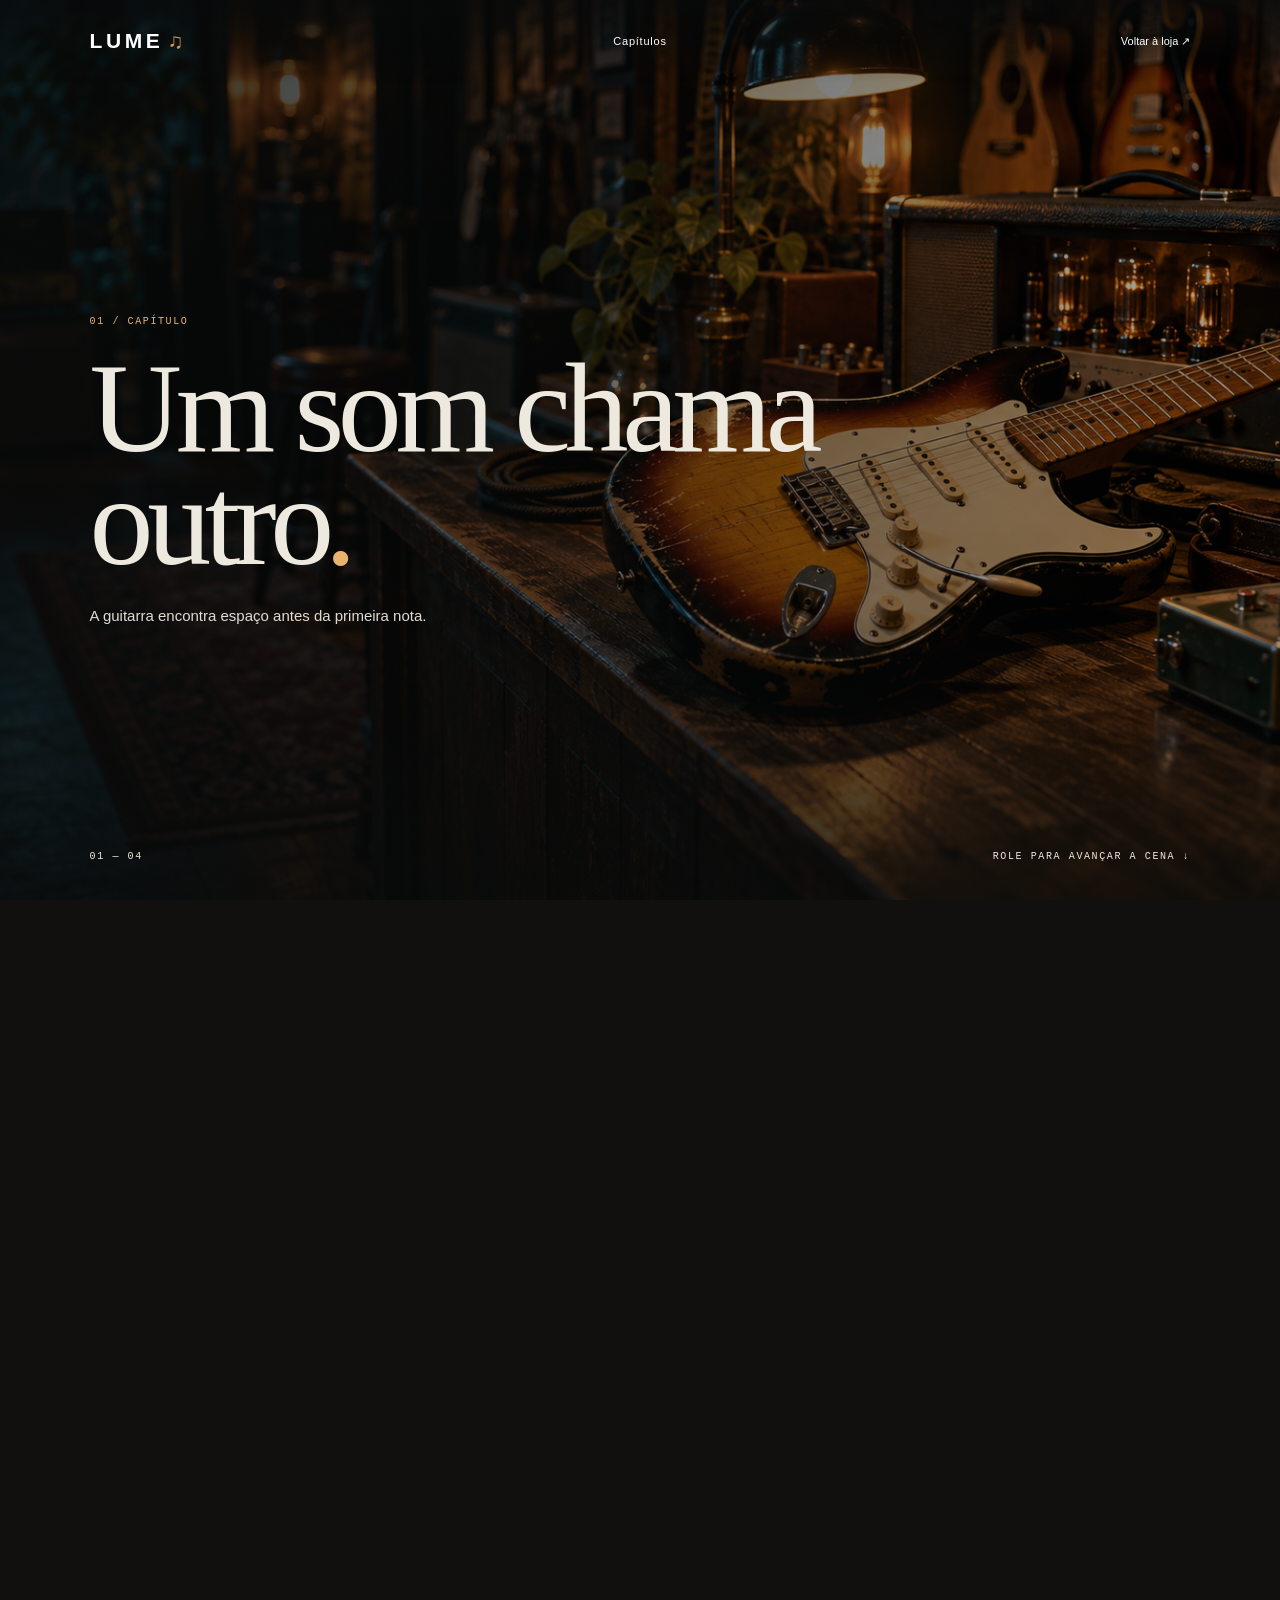
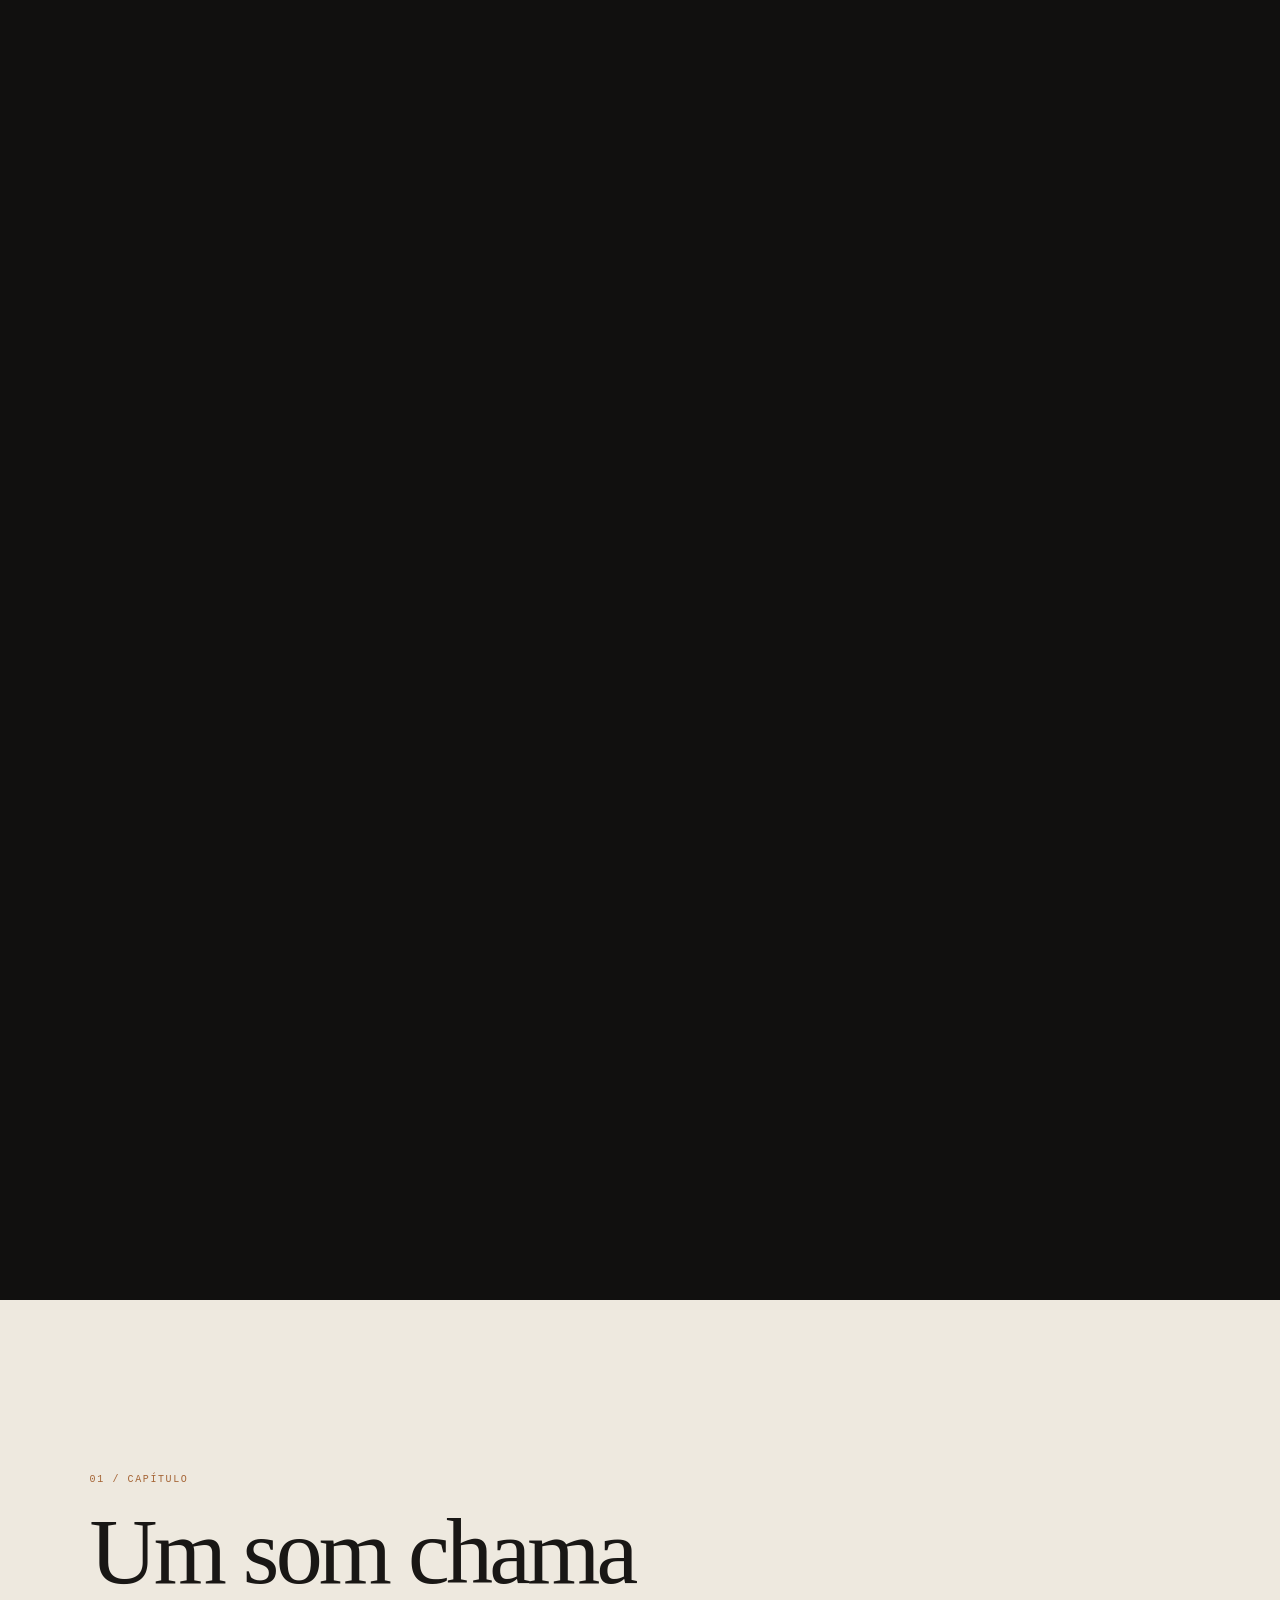
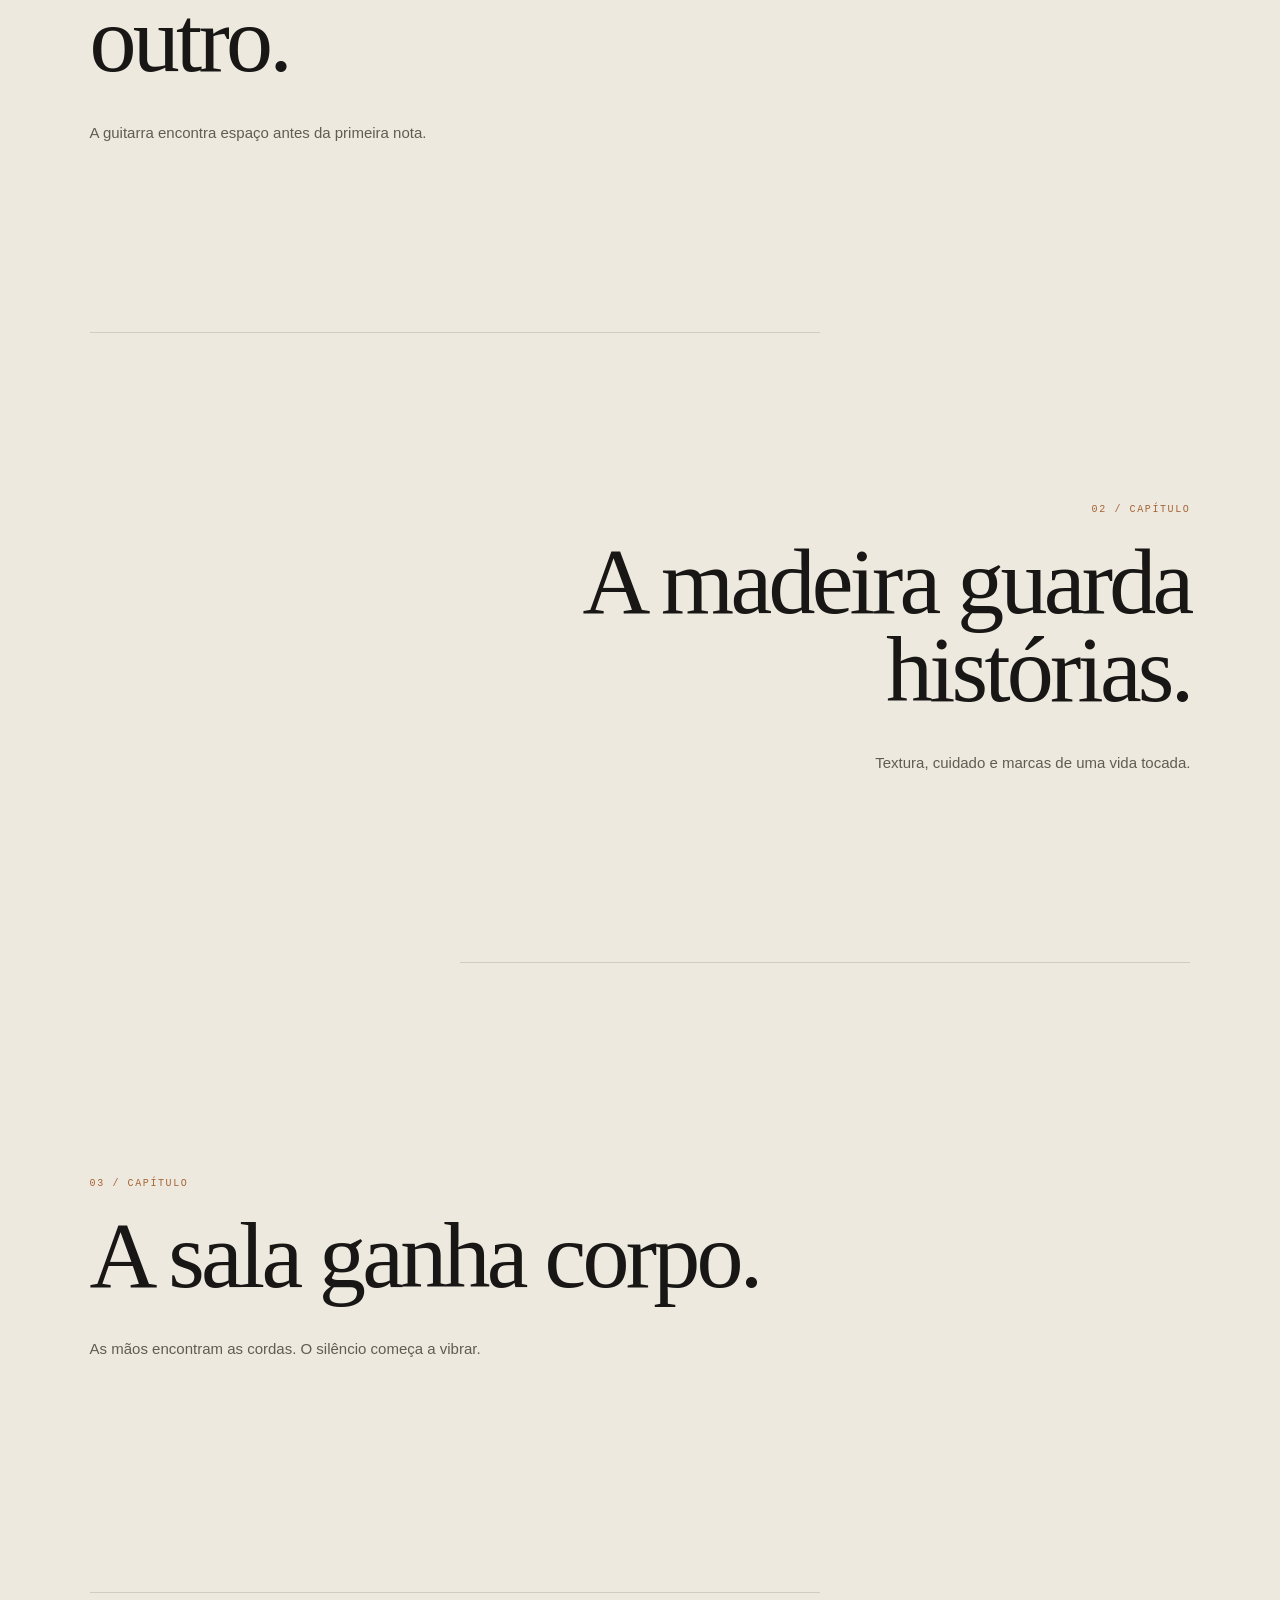
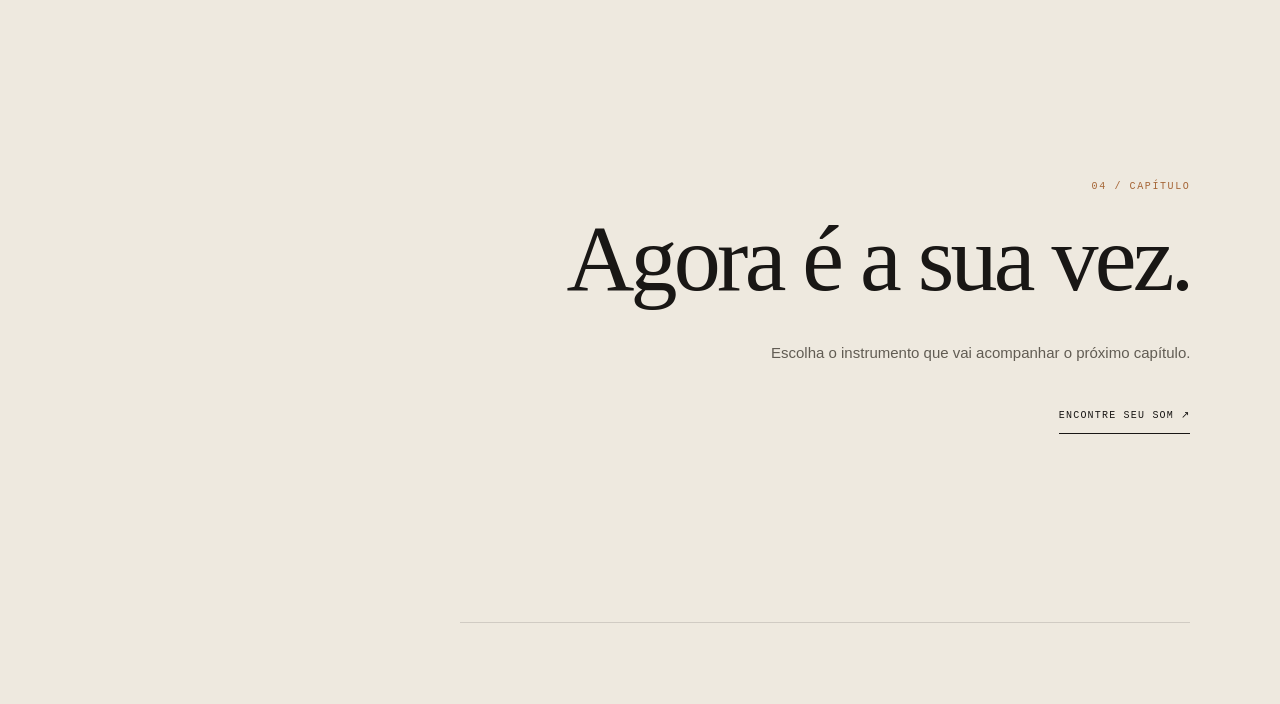
==== scroll.html @ 41ac53ac "Add lume-music video scroll prototype" ====
<!doctype html>
<html lang="pt-BR">
<head>
  <meta charset="utf-8" />
  <meta name="viewport" content="width=device-width, initial-scale=1" />
  <meta name="theme-color" content="#11100f" />
  <meta name="description" content="Lume — a história de um instrumento, do primeiro olhar ao primeiro acorde." />
  <title>Lume — a música avança com você</title>
  <link rel="stylesheet" href="styles.css" />
  <style>
    html{scroll-behavior:auto}
    body{background:#11100f;color:#eee9df}
    .topbar{position:fixed;z-index:10;background:linear-gradient(#080a0ac9,transparent);border:0}
    .journey{height:500vh;position:relative}
    .sticky{height:100svh;min-height:520px;position:sticky;top:0;overflow:hidden;background:#121210 url("hero-still.png") center/cover no-repeat}
    .visual,.visual video,.visual:after{position:absolute;inset:0}
    .visual video{width:100%;height:100%;object-fit:cover;filter:brightness(.72)}
    .visual:after{content:"";background:linear-gradient(90deg,#090b0bc9 0%,#090b0b68 49%,#090b0b10 100%),linear-gradient(0deg,#090b0bb0,transparent 32%)}
    .hud{position:absolute;z-index:2;inset:0;padding:15vh var(--gutter) 10vh;display:flex;flex-direction:column;justify-content:center;pointer-events:none}
    .hud small,.counter,.cue{font:10px "DM Mono",monospace;letter-spacing:.16em;text-transform:uppercase;color:#eee9df}
    .hud small{color:#e9b36e}
    .hud h1{font:500 clamp(64px,10vw,142px)/.88 "Playfair Display",serif;letter-spacing:-.05em;max-width:950px;margin:25px 0}
    .hud h1 em{color:#e9b36e;font-weight:500}
    .hud p{font:15px/1.75 "DM Sans",sans-serif;color:#e0dcd5;max-width:390px;margin:0}
    .counter,.cue{position:absolute;bottom:38px}
    .counter{left:var(--gutter)}.cue{right:var(--gutter)}
    .progress{position:absolute;z-index:4;top:0;left:0;width:100%;height:3px;background:#d8944b;transform:scaleX(0);transform-origin:left}
    .chapters{position:relative;z-index:3;background:#eee9df;color:#191715;padding:3px var(--gutter) 9vh}
    .chapters article{min-height:70vh;padding:12vh 0;display:flex;flex-direction:column;justify-content:center;max-width:730px;border-bottom:1px solid #19171524}
    .chapters article:nth-child(even){margin-left:auto;text-align:right;align-items:flex-end}
    .chapters small{font:10px "DM Mono",monospace;letter-spacing:.16em;color:#a56536}
    .chapters h2{font:500 clamp(47px,7.4vw,94px)/.94 "Playfair Display",serif;letter-spacing:-.04em;margin:22px 0}
    .chapters p{font:15px/1.75 "DM Sans",sans-serif;max-width:430px;color:#615c53}
    .chapters a{margin-top:16px;color:#191715;font:10px "DM Mono",monospace;letter-spacing:.12em;text-transform:uppercase;border-bottom:1px solid #191715;padding:12px 0}
    .topbar nav a:focus-visible,.topbar a:focus-visible,.chapters a:focus-visible{outline:2px solid #e9b36e;outline-offset:5px}
    @media(max-width:650px){.journey{height:420vh}.hud{padding:16vh 24px 9vh}.hud h1{font-size:clamp(59px,14vw,78px)}.hud p{max-width:310px;font-size:14px}.counter,.cue{bottom:25px;font-size:8px}.chapters article{min-height:60vh}.chapters article:nth-child(even){text-align:left;align-items:flex-start}}
    @media(prefers-reduced-motion:reduce){.journey{height:100svh}.sticky{height:100svh;position:relative}.visual video{display:none}.progress{display:none}.cue{display:none}.chapters article{min-height:55vh}}
  </style>
</head>
<body>
  <header class="topbar">
    <a class="brand" href="index.html">LUME<span>♫</span></a>
    <nav><a href="#chapters">Capítulos</a></nav>
    <a class="bag" href="index.html">Voltar à loja ↗</a>
  </header>
  <main>
    <section class="journey" id="journey" aria-label="Vídeo narrativo da Lume controlado pelo scroll">
      <div class="sticky">
        <div class="progress" id="progress"></div>
        <div class="visual" aria-hidden="true">
          <video id="storyVideo" muted playsinline preload="auto" poster="hero-still.png">
            <source src="media/lume-story.mp4" type="video/mp4" />
          </video>
        </div>
        <div class="hud">
          <small id="kicker">01 / ABERTURA</small>
          <h1 id="title">Um som chama<br /><em>outro.</em></h1>
          <p id="copy">A guitarra encontra espaço antes da primeira nota.</p>
          <div class="counter" id="counter">01 — 04</div>
          <div class="cue">Role para avançar a cena ↓</div>
        </div>
      </div>
    </section>
    <section class="chapters" id="chapters" aria-label="Capítulos da história"></section>
  </main>
  <script>
    const scenes=[
      {n:"01",title:"Um som chama outro.",copy:"A guitarra encontra espaço antes da primeira nota."},
      {n:"02",title:"A madeira guarda histórias.",copy:"Textura, cuidado e marcas de uma vida tocada."},
      {n:"03",title:"A sala ganha corpo.",copy:"As mãos encontram as cordas. O silêncio começa a vibrar."},
      {n:"04",title:"Agora é a sua vez.",copy:"Escolha o instrumento que vai acompanhar o próximo capítulo."}
    ];
    const journey=document.querySelector("#journey"),video=document.querySelector("#storyVideo"),chapters=document.querySelector("#chapters"),reduceMotion=matchMedia("(prefers-reduced-motion: reduce)").matches;
    scenes.forEach((scene,i)=>{const article=document.createElement("article");article.innerHTML="<small>"+scene.n+" / CAPÍTULO</small><h2>"+scene.title+"</h2><p>"+scene.copy+"</p>"+(i===3?'<a href="index.html#instrumentos">ENCONTRE SEU SOM ↗</a>':"");chapters.append(article)});
    let raf=0,lastProgress=0,seekPending=false;
    function update(){raf=0;const rect=journey.getBoundingClientRect(),range=Math.max(journey.offsetHeight-innerHeight,1),progress=Math.min(1,Math.max(0,-rect.top/range)),index=Math.min(scenes.length-1,Math.floor(progress*scenes.length));lastProgress=progress;document.querySelector("#kicker").textContent=scenes[index].n+" / CAPÍTULO";document.querySelector("#title").innerHTML=scenes[index].title.replace(/\.(?=\s|$)/,"<em>.</em>");document.querySelector("#copy").textContent=scenes[index].copy;document.querySelector("#counter").textContent=scenes[index].n+" — 04";document.querySelector("#progress").style.transform="scaleX("+progress+")";if(!reduceMotion&&Number.isFinite(video.duration)&&video.duration>0){const target=Math.min(video.duration-.04,progress*video.duration);if(Math.abs(video.currentTime-target)>.18&&!seekPending){seekPending=true;video.currentTime=target}}}
    function queueUpdate(){if(!raf)raf=requestAnimationFrame(update)}
    addEventListener("scroll",queueUpdate,{passive:true});addEventListener("resize",queueUpdate);video.addEventListener("seeked",()=>{seekPending=false});video.addEventListener("loadedmetadata",()=>{if(!reduceMotion)video.currentTime=lastProgress*video.duration});update();
  </script>
</body>
</html>
---- styles.css ----
:root{--ink:#191715;--cream:#eee9df;--paper:#f5f1e9;--muted:#a49a8c;--amber:#d8944b;--teal:#2a5356;--gutter:clamp(22px,7vw,108px)}*{box-sizing:border-box}html{scroll-behavior:smooth}body{margin:0;background:var(--paper);color:var(--ink);font-family:'DM Sans',sans-serif}a{color:inherit;text-decoration:none}.topbar{height:82px;padding:0 var(--gutter);display:grid;grid-template-columns:1fr 1fr 1fr;align-items:center;position:absolute;z-index:10;top:0;left:0;right:0;color:#fff;border-bottom:1px solid #ffffff32}.brand{font-size:21px;letter-spacing:.17em;font-weight:600}.brand span{color:var(--amber);margin-left:4px}.topbar nav{display:flex;gap:34px;justify-content:center;font-size:11px;letter-spacing:.07em}.bag{justify-self:end;background:none;border:0;color:#fff;font:inherit;font-size:11px}.bag b{display:inline-grid;place-items:center;border:1px solid #ffffff66;border-radius:50%;width:22px;height:22px;margin-left:8px;font-size:10px}.hero{height:100svh;min-height:680px;position:relative;overflow:hidden;background:#151514;color:#fff}.hero-media,.media-scene,.media-shade,.media-grain{position:absolute;inset:0}.media-scene{background-position:center;background-size:cover;transform:scale(1.035)}.scene-one{background-image:url("hero-still.png")}.media-shade{background:linear-gradient(90deg,#080a0ac9 0%,#0a0a0a88 40%,#0a0a0a18 85%),linear-gradient(0deg,#090b0bb0,transparent 30%)}.media-grain{opacity:.1;background-image:url("data:image/svg+xml,%3Csvg viewBox='0 0 180 180' xmlns='http://www.w3.org/2000/svg'%3E%3Cfilter id='n'%3E%3CfeTurbulence type='fractalNoise' baseFrequency='.92' numOctaves='3' stitchTiles='stitch'/%3E%3C/filter%3E%3Crect width='100%25' height='100%25' filter='url(%23n)' opacity='.26'/%3E%3C/svg%3E");mix-blend-mode:soft-light;pointer-events:none}.hero-inner{position:relative;z-index:2;padding:clamp(150px,22vh,220px) var(--gutter) 0;max-width:1100px}.eyebrow,.section-no,.chip,.product-meta>div>p,.hero-bottom,.visual-tag,.story-count,footer>span:last-child{font:10px 'DM Mono',monospace;letter-spacing:.13em;text-transform:uppercase}.eyebrow{color:#e5d4bf}.eyebrow i{display:inline-block;width:22px;height:1px;background:var(--amber);vertical-align:middle;margin-right:9px}.hero h1,.catalog h2,.story h2,.newsletter h2{font-family:'Playfair Display',serif;font-size:clamp(64px,9vw,132px);font-weight:500;line-height:.89;letter-spacing:-.04em;margin:38px 0 24px}.hero h1 em,.catalog h2 em,.story h2 em,.newsletter h2 em,blockquote em{color:#e9b36e;font-weight:500}.hero-intro{max-width:380px;color:#e0dcd5;font-size:15px;line-height:1.75;margin:0 0 30px}.button{display:inline-flex;align-items:center;gap:52px;padding:15px 19px;text-transform:uppercase;letter-spacing:.1em;font-size:10px;min-height:48px}.button-light{background:var(--cream);color:#171613}.button-light span,.button-outline span,.button-dark span{font-size:16px}.hero-bottom{position:absolute;top:calc(100svh - 55px);left:var(--gutter);right:var(--gutter);display:flex;justify-content:space-between;color:#d2ccc2;font-size:9px}.visual-tag{position:absolute;right:var(--gutter);top:125px;z-index:2;color:#fff8;font-size:9px}.paper{background:var(--paper)}.manifesto{padding:150px var(--gutter);display:grid;grid-template-columns:1fr 2.1fr .7fr;gap:4vw;align-items:start}.section-no{padding-top:12px;color:#827a70}.manifesto h2{font:500 clamp(43px,6.5vw,92px)/.98 'Playfair Display',serif;letter-spacing:-.04em;margin:0}.manifesto h2 em{color:#bb7940;font-weight:500}.manifesto div:nth-child(2)>p{max-width:400px;font-size:14px;line-height:1.8;color:#635e57;margin-top:30px}.text-link{align-self:end;justify-self:end;border-bottom:1px solid #6b6257;padding:10px 0;font-size:10px;text-transform:uppercase;letter-spacing:.1em;white-space:nowrap}.text-link span{margin-left:12px}.catalog{padding:120px var(--gutter) 145px}.catalog-head{display:flex;align-items:end;justify-content:space-between;margin-bottom:58px}.eyebrow.dark{color:#887865}.catalog h2{font-size:clamp(54px,7vw,98px);margin:18px 0 0}.catalog h2 em{color:#ba7c44}.catalog-head>.text-link{margin-bottom:10px}.product-grid{display:grid;grid-template-columns:repeat(3,1fr);gap:19px}.product-img{position:relative;aspect-ratio:4/4.6;overflow:hidden;background:#252320}.product-img:after{content:'';position:absolute;inset:45% 0 0;background:linear-gradient(transparent,#0008);pointer-events:none}.product-img img{width:100%;height:100%;object-fit:cover;transition:transform .8s}.product:hover img{transform:scale(1.045)}.product-guitar img{object-position:63% center}.product-stage img{object-position:50% center}.product-studio img{object-position:center}.chip{position:absolute;top:17px;left:17px;z-index:1;color:#fff;font-size:8px}.add{position:absolute;z-index:2;right:15px;bottom:14px;border:1px solid #ffffffbb;color:white;background:#1117;border-radius:50%;width:36px;height:36px;font-size:19px}.product-meta{display:flex;justify-content:space-between;align-items:end;padding:17px 1px 0}.product-meta>div>p{font-size:8px;color:#81786c;margin:0 0 7px}.product-meta h3{font:500 24px 'Playfair Display',serif;margin:0}.product-meta>span{font-size:11px}.story{min-height:690px;height:86vh;max-height:900px;position:relative;background:#101110;color:#fff;overflow:hidden}.story-image{position:absolute;inset:0;background-image:linear-gradient(90deg,#111b 0%,#1117 50%,#1112 100%),url('studio-still.png');background-position:center;background-size:cover}.story-copy{position:absolute;left:var(--gutter);top:50%;transform:translateY(-50%);max-width:650px}.story h2{font-size:clamp(68px,9vw,124px);margin:30px 0}.story-copy>p:not(.eyebrow){max-width:370px;color:#ddd8cf;font-size:14px;line-height:1.8;margin:0 0 30px}.button-outline{border:1px solid #ffffff9c}.story-count{position:absolute;left:var(--gutter);bottom:35px;color:#fffd;font-size:9px}.quote{text-align:center;padding:150px 20px}.quote blockquote{font:500 clamp(44px,7vw,92px)/1.07 'Playfair Display',serif;letter-spacing:-.04em;max-width:950px;margin:40px auto 45px}.quote blockquote em{color:#ba7c44}.button-dark{background:#1a1917;color:#fff}.newsletter{background:#171816;color:#fff;padding:115px var(--gutter);display:grid;grid-template-columns:1.2fr 1fr;gap:10vw;align-items:center}.newsletter h2{font-size:clamp(60px,8vw,110px);margin:24px 0}.newsletter h2 em{color:#e2a25d}.newsletter>div>p:last-child{color:#c9c4bb;font-size:13px}.newsletter form{padding-top:35px}.newsletter label,.newsletter small{display:block;font:10px 'DM Mono',monospace;letter-spacing:.07em;color:#d5cbbd}.email-row{display:flex;border-bottom:1px solid #bdb7ab;margin:15px 0}.email-row input{width:100%;background:none;border:0;padding:15px 0;color:white;font:14px 'DM Sans',sans-serif;outline:none}.email-row button{background:none;border:0;color:#e8a25b;font-size:24px}.newsletter small{font-size:8px;color:#918d84}footer{background:#10110f;color:#fff;padding:30px var(--gutter);display:flex;justify-content:space-between;align-items:center}footer>span:nth-child(2){font:italic 15px 'Playfair Display',serif;color:#b9b1a5}footer>span:last-child{font-size:8px;color:#958e82}@media(max-width:800px){.topbar{height:68px;grid-template-columns:1fr auto}.topbar nav{display:none}.hero{min-height:660px}.hero-inner{padding-top:185px}.hero h1{font-size:clamp(60px,12vw,94px)}.manifesto{grid-template-columns:1fr;gap:28px;padding:100px var(--gutter)}.manifesto div:nth-child(2)>p{margin-bottom:0}.manifesto .text-link{justify-self:start}.catalog{padding:90px var(--gutter)}.product-grid{grid-template-columns:1fr 1fr;gap:25px 12px}.product:last-child{grid-column:1/-1;width:calc(50% - 6px)}.product-meta h3{font-size:20px}.catalog-head{align-items:start;gap:25px}.catalog-head>.text-link{font-size:9px;margin-top:20px}.story{height:80vh;min-height:620px}.story-image{position:absolute;inset:0;background-image:linear-gradient(90deg,#111b 0%,#1117 50%,#1112 100%),url('studio-still.png');background-position:center;background-size:cover}.newsletter{grid-template-columns:1fr;gap:10px;padding:90px var(--gutter)}.newsletter form{padding-top:0}footer{gap:15px;flex-wrap:wrap}footer>span:nth-child(2){display:none}}@media(max-width:500px){:root{--gutter:22px}.hero-inner{padding-top:174px}.hero h1{font-size:59px}.hero-intro{max-width:310px;font-size:13px}.visual-tag{top:98px}.hero-bottom{font-size:7px;letter-spacing:.06em}.manifesto h2{font-size:49px}.catalog-head{display:block}.catalog-head>.text-link{display:inline-block;margin-top:25px}.product-grid{grid-template-columns:1fr}.product:last-child{grid-column:auto;width:100%}.product-img{aspect-ratio:4/4.5}.story-copy{right:var(--gutter)}.story h2{font-size:66px}.quote{padding:110px 22px}.quote blockquote{font-size:45px}.newsletter h2{font-size:68px}footer{font-size:11px}}@media(prefers-reduced-motion:reduce){html{scroll-behavior:auto}*,*::before,*::after{animation-duration:.01ms!important;animation-iteration-count:1!important;scroll-behavior:auto!important;transition-duration:.01ms!important}}
.sticky-backdrop{position:fixed;inset:0;z-index:-1;background:#151613 url("hero-still.png") center/cover no-repeat;filter:brightness(.32);pointer-events:none}.sticky-backdrop:after{content:"";position:absolute;inset:0;background:#10110f80}.fixed-copy{position:relative;background:#11110fcc!important;color:#f0ebe2!important}.fixed-copy>*{position:relative;z-index:1}.fixed-copy h2,.fixed-copy p,.fixed-copy a,.fixed-copy .section-no,.fixed-copy .eyebrow{color:#f0ebe2}.fixed-copy h2 em{color:#e9b36e}.story.fixed-copy .story-image{position:absolute;inset:0;background-image:linear-gradient(90deg,#111b 0%,#1117 50%,#1112 100%),url('studio-still.png');background-position:center;background-size:cover}.newsletter.fixed-copy{display:grid}.sticky-backdrop[data-chapter="02"]{filter:brightness(.25) hue-rotate(-14deg)}.sticky-backdrop[data-chapter="03"]{filter:brightness(.29) sepia(.18)}.sticky-backdrop[data-chapter="04"]{filter:brightness(.22)}
.sticky-backdrop{z-index:0!important;overflow:hidden;background:#111 url("hero-still.png") center/cover no-repeat;filter:none!important}.sticky-backdrop .site-background-video{position:absolute;inset:0;width:100%;height:100%;object-fit:cover;filter:brightness(.44)}.sticky-backdrop:after{background:linear-gradient(90deg,#080a0ac9 0%,#0a0a0a88 40%,#0a0a0a18 85%),linear-gradient(0deg,#090b0bb0,transparent 30%)!important;pointer-events:none}main{position:relative;z-index:1}.hero{background:transparent!important}.hero-media{display:none}footer{position:relative;z-index:1}
.video-mode-link{display:inline-flex;align-items:center;gap:12px;margin:15px 0 0 20px;padding:9px 0;border-bottom:1px solid #ffffff9c;color:#fff!important;font:10px 'DM Mono',monospace;letter-spacing:.1em;text-transform:uppercase;vertical-align:middle}.video-mode-link span{color:var(--amber);font-size:15px}@media(max-width:500px){.video-mode-link{margin:15px 0 0}}
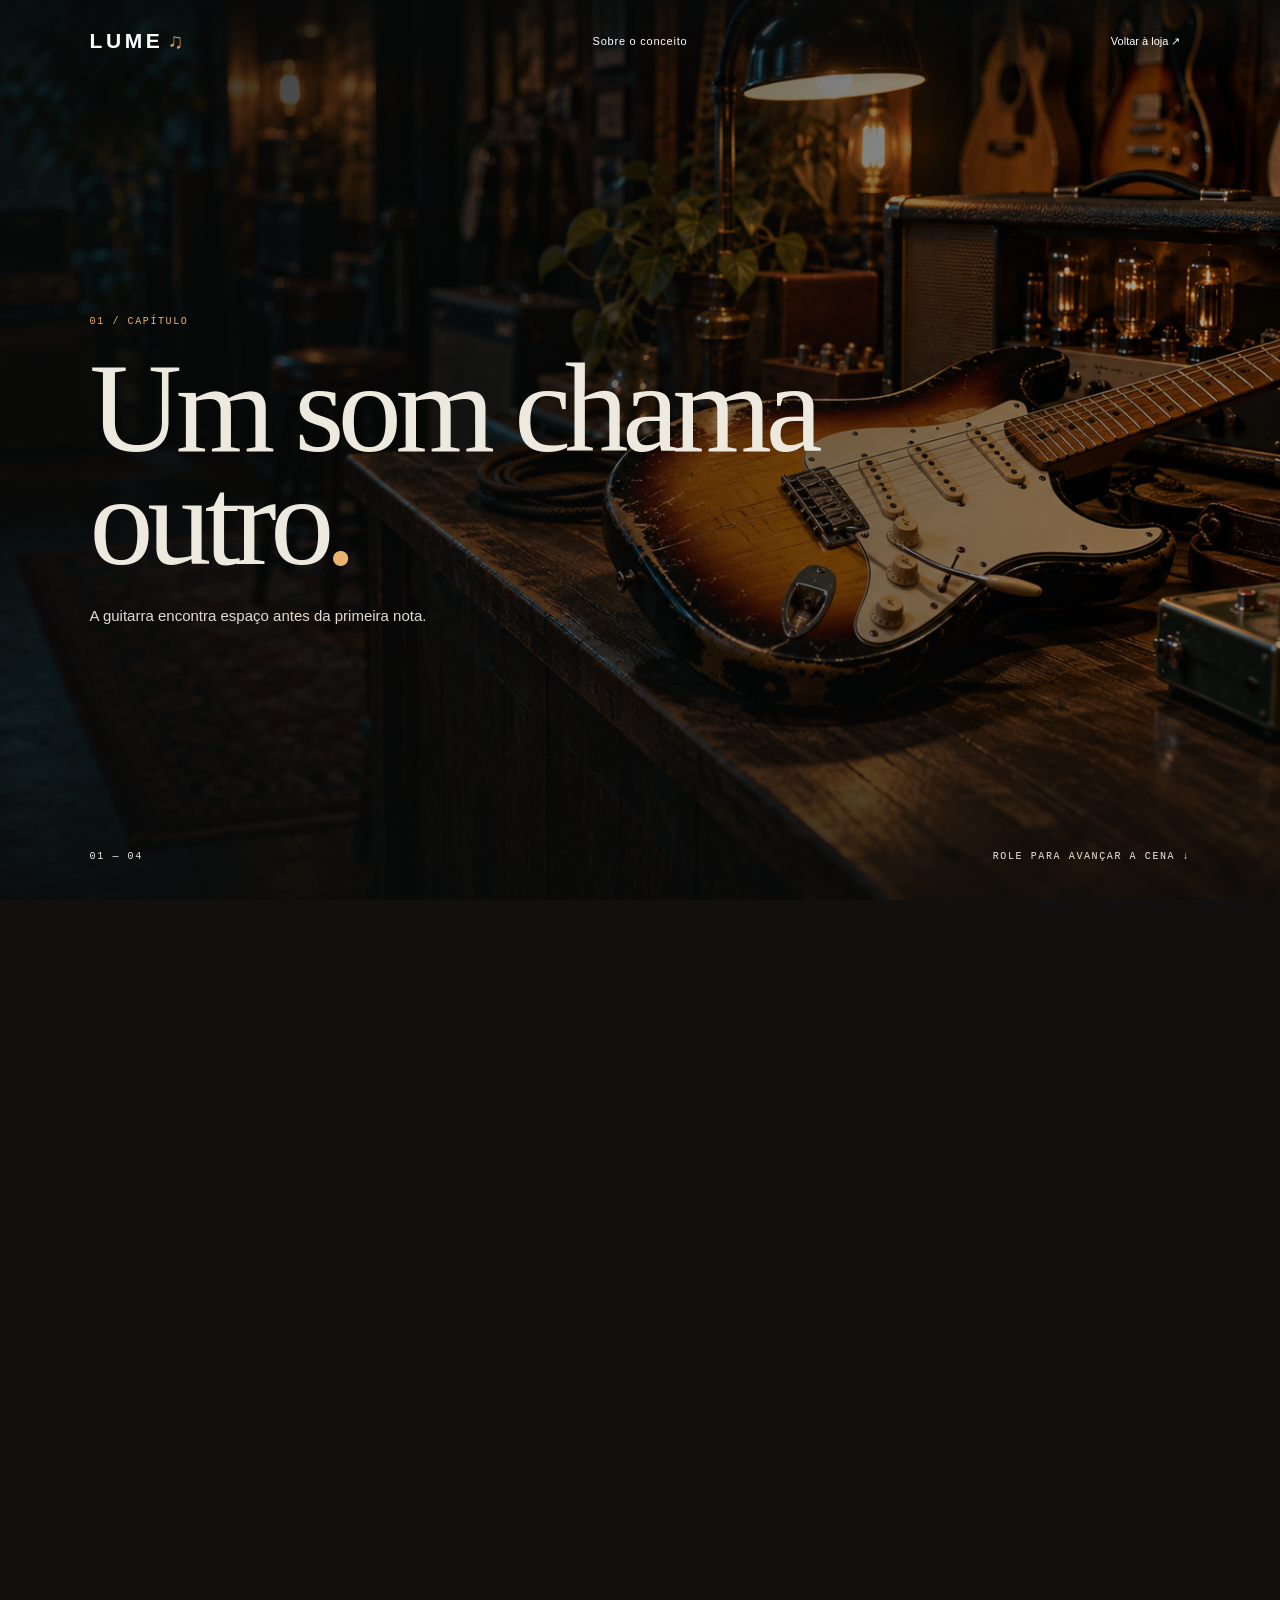
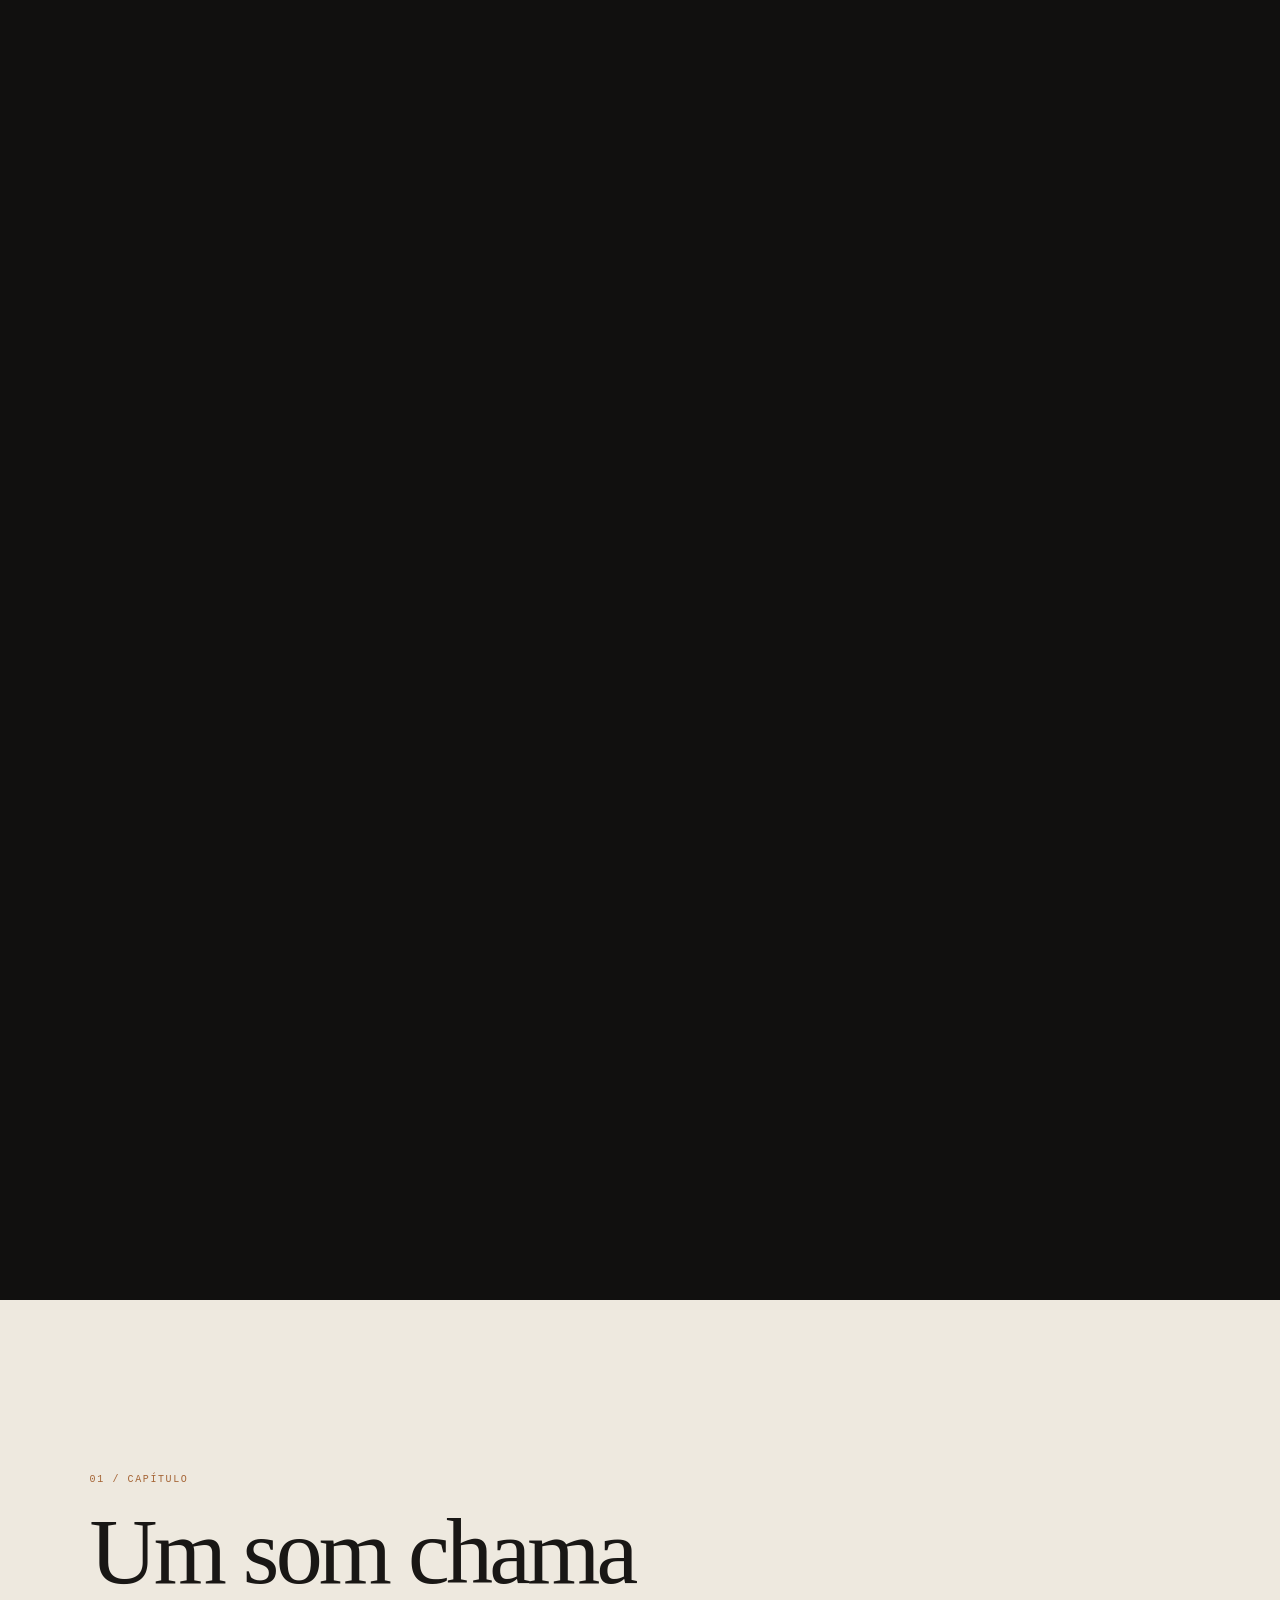
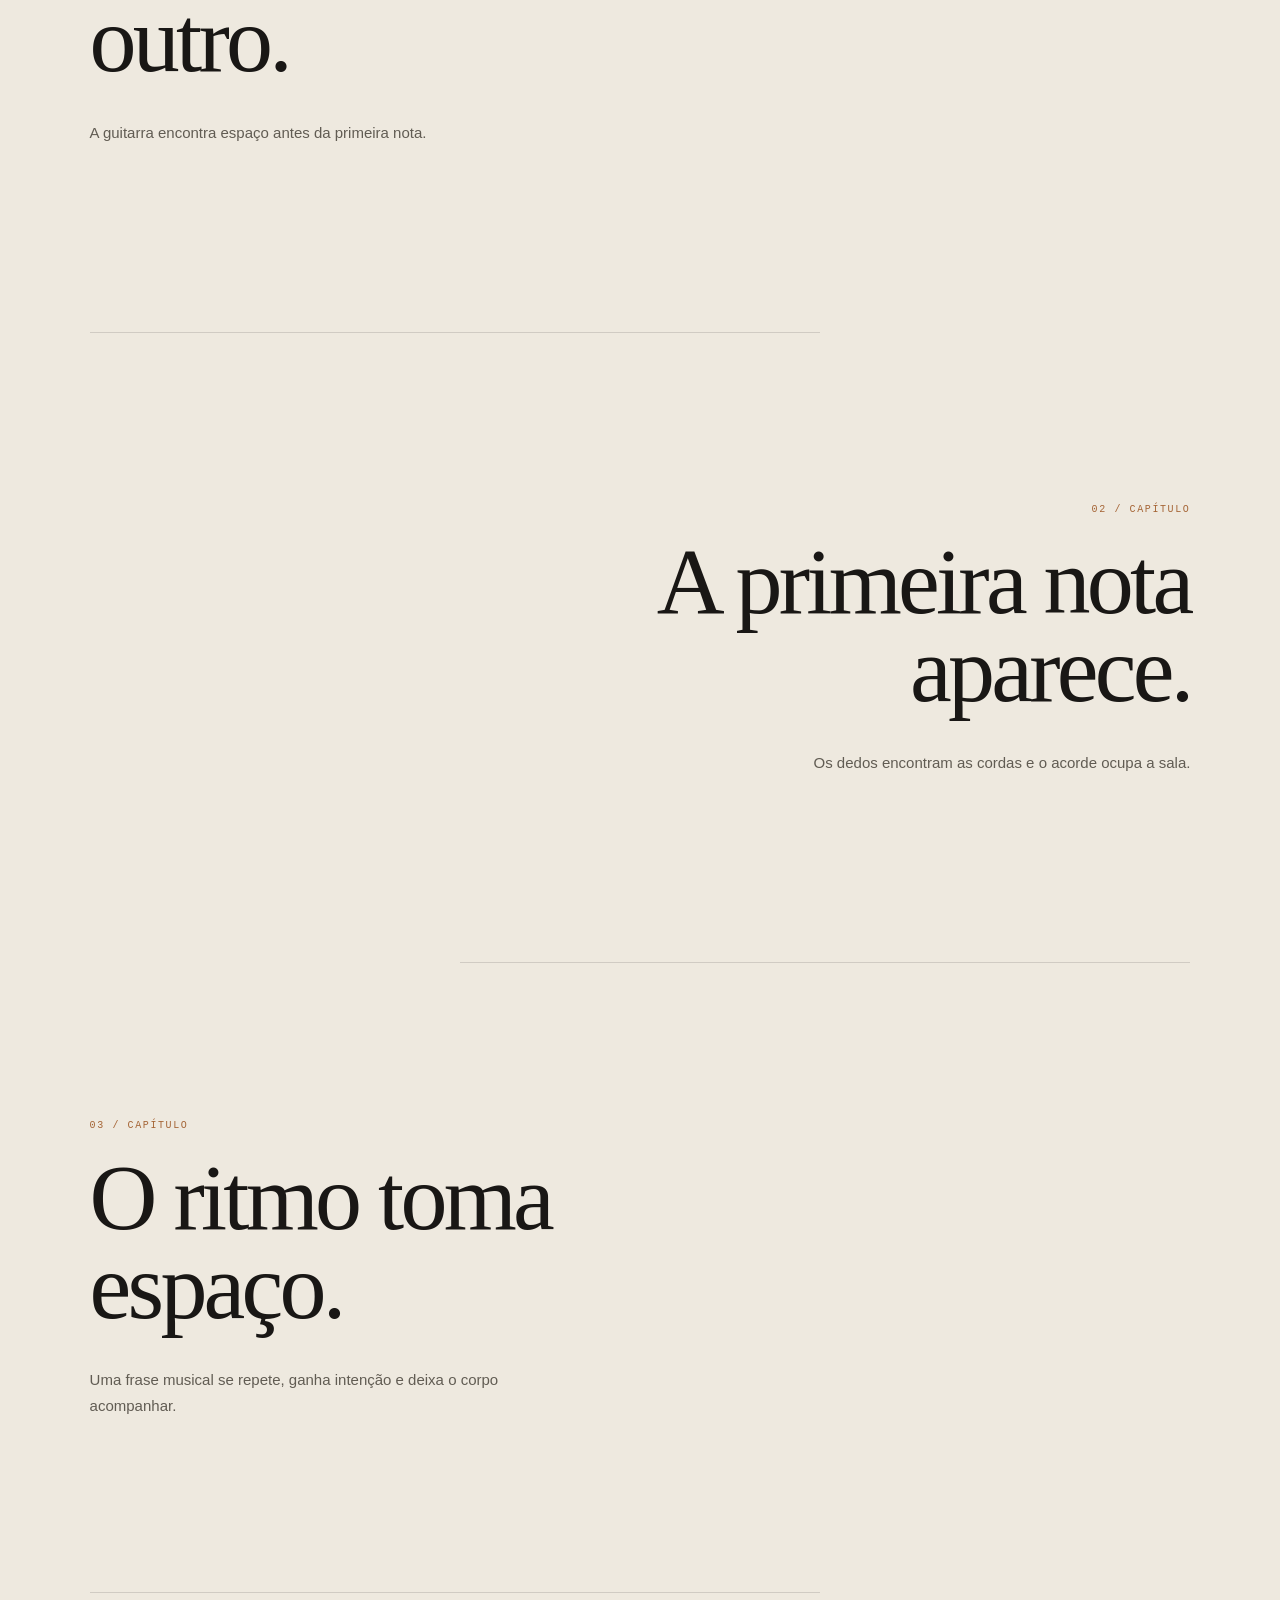
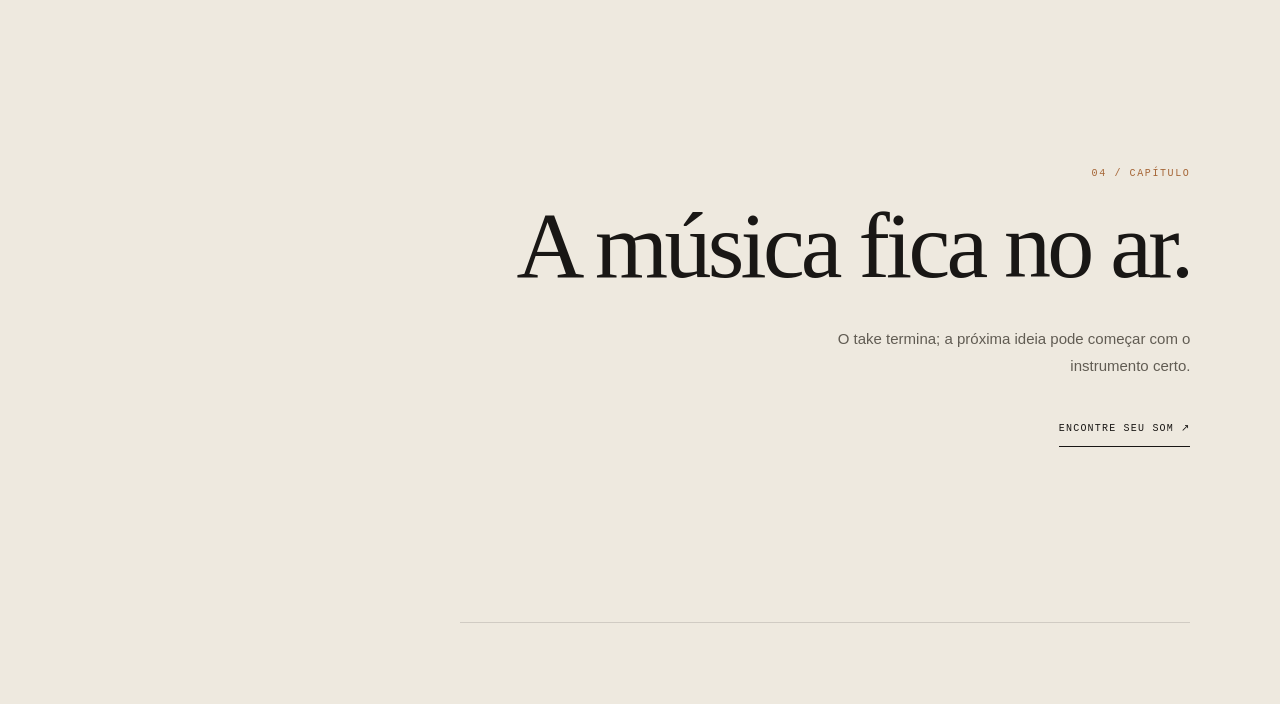
==== commit 9039bee1: "Polish Lume video experience case" ====
--- a/scroll.html
+++ b/scroll.html
@@ -33,14 +33,15 @@
     .chapters p{font:15px/1.75 "DM Sans",sans-serif;max-width:430px;color:#615c53}
     .chapters a{margin-top:16px;color:#191715;font:10px "DM Mono",monospace;letter-spacing:.12em;text-transform:uppercase;border-bottom:1px solid #191715;padding:12px 0}
     .topbar nav a:focus-visible,.topbar a:focus-visible,.chapters a:focus-visible{outline:2px solid #e9b36e;outline-offset:5px}
+    .journey:focus-visible{outline:2px solid #e9b36e;outline-offset:-4px}
     @media(max-width:650px){.journey{height:420vh}.hud{padding:16vh 24px 9vh}.hud h1{font-size:clamp(59px,14vw,78px)}.hud p{max-width:310px;font-size:14px}.counter,.cue{bottom:25px;font-size:8px}.chapters article{min-height:60vh}.chapters article:nth-child(even){text-align:left;align-items:flex-start}}
-    @media(prefers-reduced-motion:reduce){.journey{height:100svh}.sticky{height:100svh;position:relative}.visual video{display:none}.progress{display:none}.cue{display:none}.chapters article{min-height:55vh}}
+    @media(prefers-reduced-motion:reduce){.journey{height:auto}.sticky{height:100svh;position:relative}.visual video{display:none}.progress{display:none}.cue{display:none}.chapters{padding-top:5vh}.chapters article{min-height:0;padding:9vh 0}}
   </style>
 </head>
 <body>
   <header class="topbar">
     <a class="brand" href="index.html">LUME<span>♫</span></a>
-    <nav><a href="#chapters">Capítulos</a></nav>
+    <nav aria-label="Navegação da experiência"><a href="index.html#case">Sobre o conceito</a></nav>
     <a class="bag" href="index.html">Voltar à loja ↗</a>
   </header>
   <main>
@@ -48,13 +49,13 @@
       <div class="sticky">
         <div class="progress" id="progress"></div>
         <div class="visual" aria-hidden="true">
-          <video id="storyVideo" muted playsinline preload="auto" poster="hero-still.png">
+          <video id="storyVideo" muted playsinline preload="metadata" poster="hero-still.png" aria-hidden="true">
             <source src="media/lume-story.mp4" type="video/mp4" />
           </video>
         </div>
         <div class="hud">
           <small id="kicker">01 / ABERTURA</small>
-          <h1 id="title">Um som chama<br /><em>outro.</em></h1>
+          <h1 id="title" aria-live="polite">Um som chama<br /><em>outro.</em></h1>
           <p id="copy">A guitarra encontra espaço antes da primeira nota.</p>
           <div class="counter" id="counter">01 — 04</div>
           <div class="cue">Role para avançar a cena ↓</div>
@@ -66,14 +67,14 @@
   <script>
     const scenes=[
       {n:"01",title:"Um som chama outro.",copy:"A guitarra encontra espaço antes da primeira nota."},
-      {n:"02",title:"A madeira guarda histórias.",copy:"Textura, cuidado e marcas de uma vida tocada."},
-      {n:"03",title:"A sala ganha corpo.",copy:"As mãos encontram as cordas. O silêncio começa a vibrar."},
-      {n:"04",title:"Agora é a sua vez.",copy:"Escolha o instrumento que vai acompanhar o próximo capítulo."}
+      {n:"02",title:"A primeira nota aparece.",copy:"Os dedos encontram as cordas e o acorde ocupa a sala."},
+      {n:"03",title:"O ritmo toma espaço.",copy:"Uma frase musical se repete, ganha intenção e deixa o corpo acompanhar."},
+      {n:"04",title:"A música fica no ar.",copy:"O take termina; a próxima ideia pode começar com o instrumento certo."}
     ];
     const journey=document.querySelector("#journey"),video=document.querySelector("#storyVideo"),chapters=document.querySelector("#chapters"),reduceMotion=matchMedia("(prefers-reduced-motion: reduce)").matches;
     scenes.forEach((scene,i)=>{const article=document.createElement("article");article.innerHTML="<small>"+scene.n+" / CAPÍTULO</small><h2>"+scene.title+"</h2><p>"+scene.copy+"</p>"+(i===3?'<a href="index.html#instrumentos">ENCONTRE SEU SOM ↗</a>':"");chapters.append(article)});
-    let raf=0,lastProgress=0,seekPending=false;
-    function update(){raf=0;const rect=journey.getBoundingClientRect(),range=Math.max(journey.offsetHeight-innerHeight,1),progress=Math.min(1,Math.max(0,-rect.top/range)),index=Math.min(scenes.length-1,Math.floor(progress*scenes.length));lastProgress=progress;document.querySelector("#kicker").textContent=scenes[index].n+" / CAPÍTULO";document.querySelector("#title").innerHTML=scenes[index].title.replace(/\.(?=\s|$)/,"<em>.</em>");document.querySelector("#copy").textContent=scenes[index].copy;document.querySelector("#counter").textContent=scenes[index].n+" — 04";document.querySelector("#progress").style.transform="scaleX("+progress+")";if(!reduceMotion&&Number.isFinite(video.duration)&&video.duration>0){const target=Math.min(video.duration-.04,progress*video.duration);if(Math.abs(video.currentTime-target)>.18&&!seekPending){seekPending=true;video.currentTime=target}}}
+    let raf=0,lastProgress=0,seekPending=false,activeIndex=-1;
+    function update(){raf=0;const rect=journey.getBoundingClientRect(),range=Math.max(journey.offsetHeight-innerHeight,1),progress=Math.min(1,Math.max(0,-rect.top/range)),index=Math.min(scenes.length-1,Math.floor(progress*scenes.length));lastProgress=progress;if(index!==activeIndex){activeIndex=index;document.querySelector("#kicker").textContent=scenes[index].n+" / CAPÍTULO";document.querySelector("#title").innerHTML=scenes[index].title.replace(/\.(?=\s|$)/,"<em>.</em>");document.querySelector("#copy").textContent=scenes[index].copy;document.querySelector("#counter").textContent=scenes[index].n+" — 04"}document.querySelector("#progress").style.transform="scaleX("+progress+")";if(!reduceMotion&&Number.isFinite(video.duration)&&video.duration>0){const target=Math.min(video.duration-.04,progress*video.duration);if(Math.abs(video.currentTime-target)>.18&&!seekPending){seekPending=true;video.currentTime=target}}}
     function queueUpdate(){if(!raf)raf=requestAnimationFrame(update)}
     addEventListener("scroll",queueUpdate,{passive:true});addEventListener("resize",queueUpdate);video.addEventListener("seeked",()=>{seekPending=false});video.addEventListener("loadedmetadata",()=>{if(!reduceMotion)video.currentTime=lastProgress*video.duration});update();
   </script>
--- a/styles.css
+++ b/styles.css
@@ -2,3 +2,7 @@
 .sticky-backdrop{position:fixed;inset:0;z-index:-1;background:#151613 url("hero-still.png") center/cover no-repeat;filter:brightness(.32);pointer-events:none}.sticky-backdrop:after{content:"";position:absolute;inset:0;background:#10110f80}.fixed-copy{position:relative;background:#11110fcc!important;color:#f0ebe2!important}.fixed-copy>*{position:relative;z-index:1}.fixed-copy h2,.fixed-copy p,.fixed-copy a,.fixed-copy .section-no,.fixed-copy .eyebrow{color:#f0ebe2}.fixed-copy h2 em{color:#e9b36e}.story.fixed-copy .story-image{position:absolute;inset:0;background-image:linear-gradient(90deg,#111b 0%,#1117 50%,#1112 100%),url('studio-still.png');background-position:center;background-size:cover}.newsletter.fixed-copy{display:grid}.sticky-backdrop[data-chapter="02"]{filter:brightness(.25) hue-rotate(-14deg)}.sticky-backdrop[data-chapter="03"]{filter:brightness(.29) sepia(.18)}.sticky-backdrop[data-chapter="04"]{filter:brightness(.22)}
 .sticky-backdrop{z-index:0!important;overflow:hidden;background:#111 url("hero-still.png") center/cover no-repeat;filter:none!important}.sticky-backdrop .site-background-video{position:absolute;inset:0;width:100%;height:100%;object-fit:cover;filter:brightness(.44)}.sticky-backdrop:after{background:linear-gradient(90deg,#080a0ac9 0%,#0a0a0a88 40%,#0a0a0a18 85%),linear-gradient(0deg,#090b0bb0,transparent 30%)!important;pointer-events:none}main{position:relative;z-index:1}.hero{background:transparent!important}.hero-media{display:none}footer{position:relative;z-index:1}
 .video-mode-link{display:inline-flex;align-items:center;gap:12px;margin:15px 0 0 20px;padding:9px 0;border-bottom:1px solid #ffffff9c;color:#fff!important;font:10px 'DM Mono',monospace;letter-spacing:.1em;text-transform:uppercase;vertical-align:middle}.video-mode-link span{color:var(--amber);font-size:15px}@media(max-width:500px){.video-mode-link{margin:15px 0 0}}
+.topbar{grid-template-columns:1fr auto 1fr}.header-actions{justify-self:end;display:flex;align-items:center;gap:18px}.menu-toggle{display:none;border:1px solid #ffffff70;background:#17161355;color:#fff;padding:10px 12px;font:10px 'DM Mono',monospace;letter-spacing:.1em;text-transform:uppercase;min-height:42px}.bag{cursor:pointer;padding:10px}.case-note{padding:clamp(90px,12vw,160px) var(--gutter);background:#e8e1d5;color:var(--ink)}.case-note>h2{font:500 clamp(48px,7.3vw,102px)/.98 'Playfair Display',serif;letter-spacing:-.045em;margin:24px 0 56px}.case-note>h2 em{color:#ba7c44}.case-grid{display:grid;grid-template-columns:repeat(3,1fr);gap:clamp(24px,5vw,70px);border-top:1px solid #19171530;padding-top:25px}.case-grid small{font:10px 'DM Mono',monospace;letter-spacing:.12em;color:#9a6439}.case-grid p,.case-disclosure{font:14px/1.8 'DM Sans',sans-serif;color:#625c54;max-width:440px}.case-disclosure{max-width:780px;margin:45px 0 22px;font-size:12px}.case-link,.case-modes a{font:10px 'DM Mono',monospace;letter-spacing:.09em;text-transform:uppercase;border-bottom:1px solid #51483d;padding:10px 0}.case-link span{color:#ba7c44;margin-left:8px}.case-modes{display:flex;gap:26px;margin-top:28px}.video-toggle{position:relative;z-index:3;border:1px solid #ffffff80;background:#080a0a66;color:#fff;padding:9px 12px;font:9px 'DM Mono',monospace;letter-spacing:.08em;text-transform:uppercase;cursor:pointer}.menu-toggle:focus-visible,.video-toggle:focus-visible,.bag:focus-visible,.add:focus-visible,.button:focus-visible,.case-note a:focus-visible{outline:2px solid #e9b36e;outline-offset:4px}.demo-cart{position:fixed;z-index:30;right:18px;top:95px;width:min(390px,calc(100vw - 36px));padding:26px;background:#f5f1e9;color:#191715;box-shadow:0 18px 70px #0008}.demo-cart[hidden]{display:none}.cart-heading{display:flex;align-items:center;justify-content:space-between}.cart-heading h2{font:500 30px 'Playfair Display',serif;margin:0}.cart-close{background:none;border:0;color:inherit;font:11px 'DM Mono',monospace;cursor:pointer}.demo-cart p{font-size:13px;line-height:1.65;color:#645e55}.cart-return{margin-top:8px}.form-status{min-height:1.5em;color:#e9b36e;font-size:12px;line-height:1.5}
+@media(max-width:800px){.topbar{grid-template-columns:1fr auto}.header-actions{grid-column:2;grid-row:1}.header-actions .bag{display:none}.menu-toggle{display:inline-flex;align-items:center}.topbar nav{display:none;position:absolute;top:68px;left:0;right:0;padding:24px var(--gutter);background:#171613f5;border-bottom:1px solid #ffffff35;flex-direction:column;gap:0}.topbar nav[data-open="true"]{display:flex}.topbar nav a{padding:16px 0;border-bottom:1px solid #ffffff20}.case-grid{grid-template-columns:1fr;gap:12px}.case-grid p{margin:8px 0 18px}.hero-bottom{align-items:center;gap:10px}.video-toggle{font-size:8px;padding:8px}.case-note>h2{margin-bottom:38px}}
+@media(max-width:500px){.case-modes{gap:17px;flex-wrap:wrap}.case-modes a,.case-link{font-size:9px}.hero-bottom>span:nth-child(2){display:none}.hero-bottom{top:auto;bottom:18px}.case-note{padding-top:90px;padding-bottom:90px}}
+.sticky-backdrop.still-frame{background-image:url('hero-still.png');background-position:center;background-size:cover}
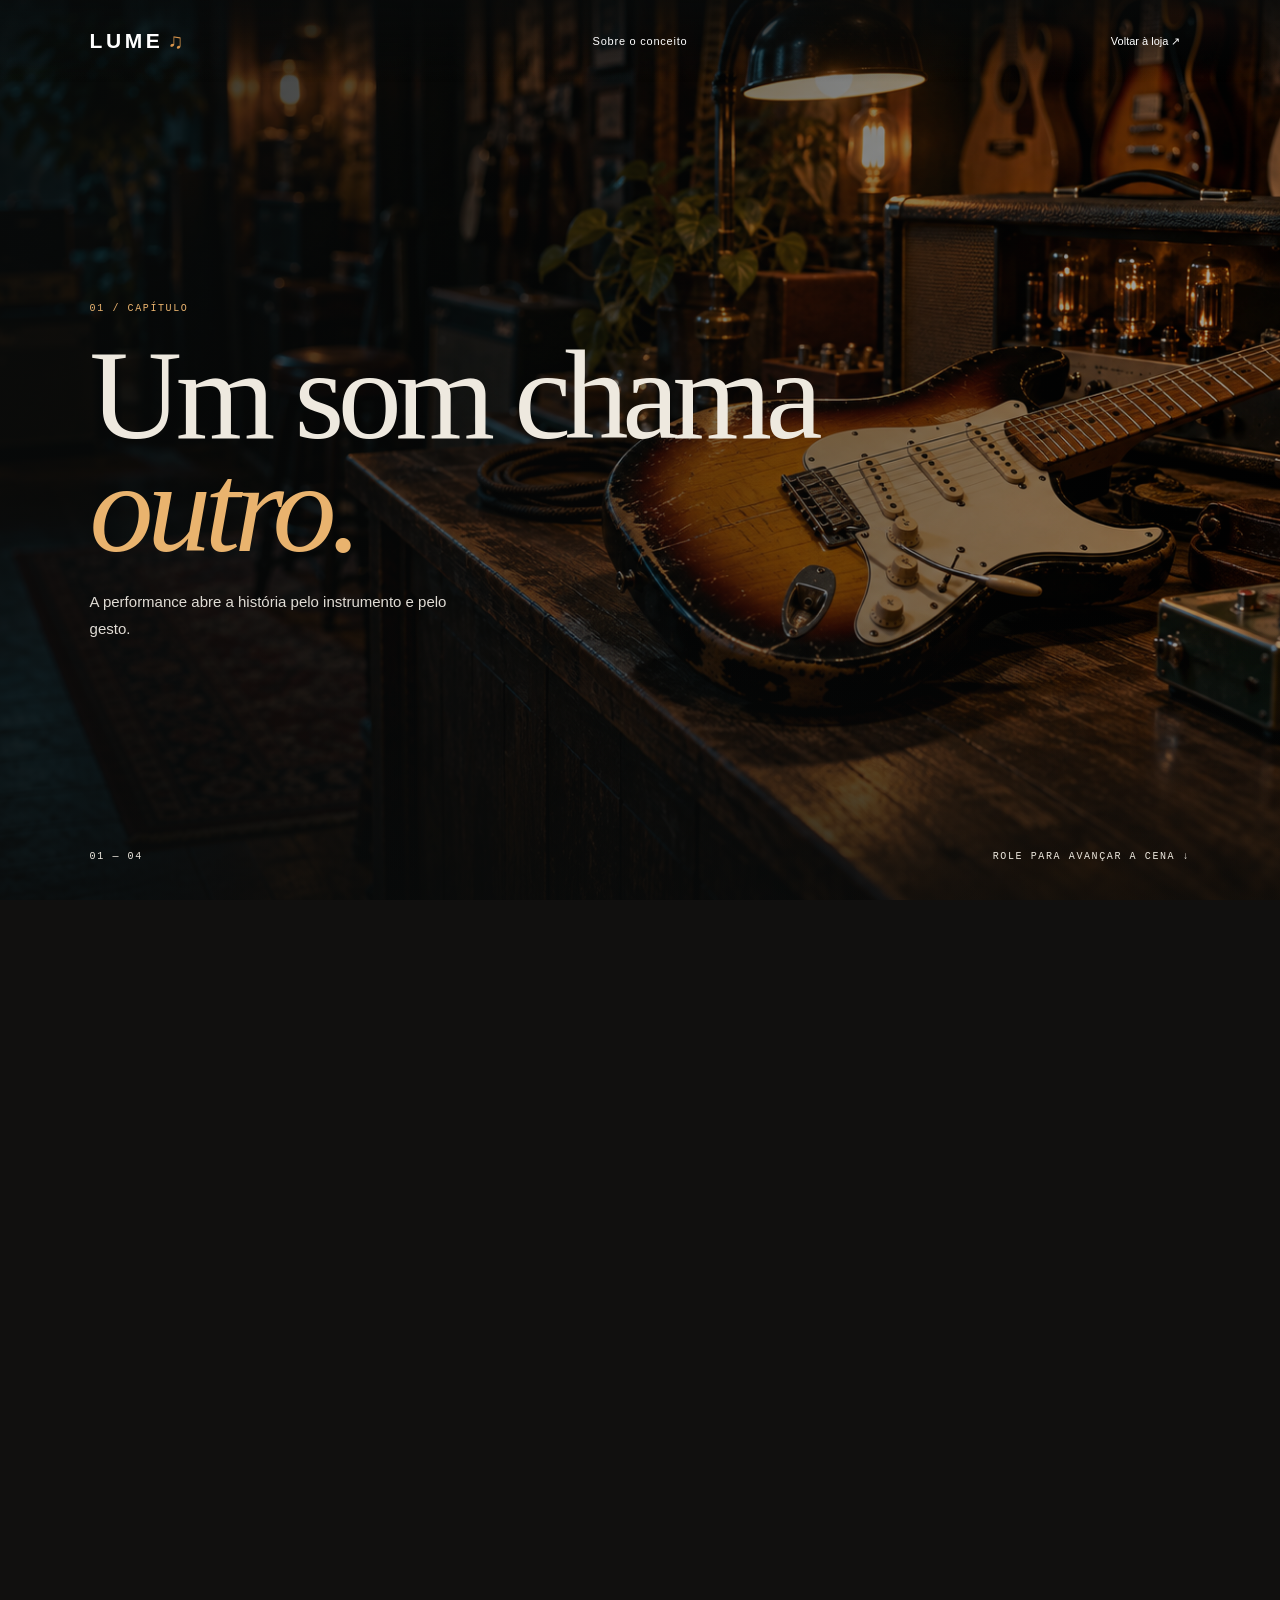
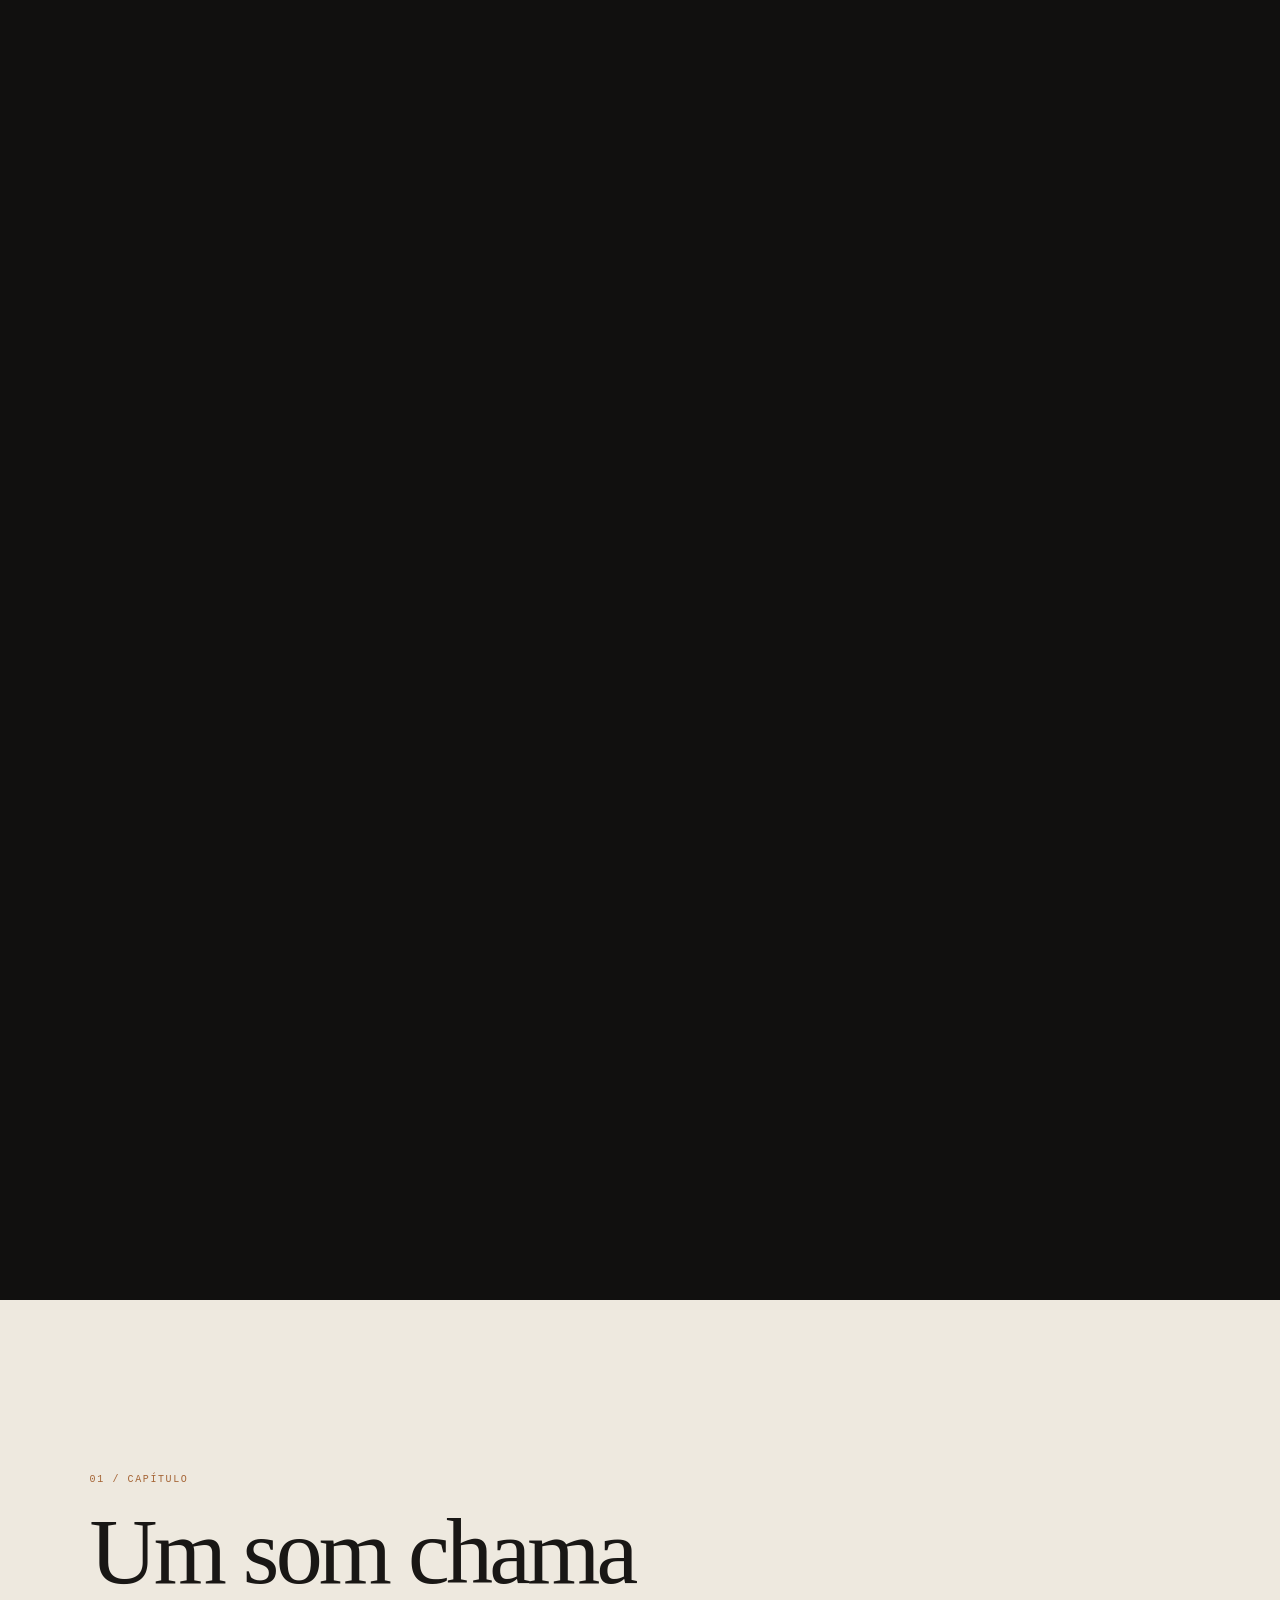
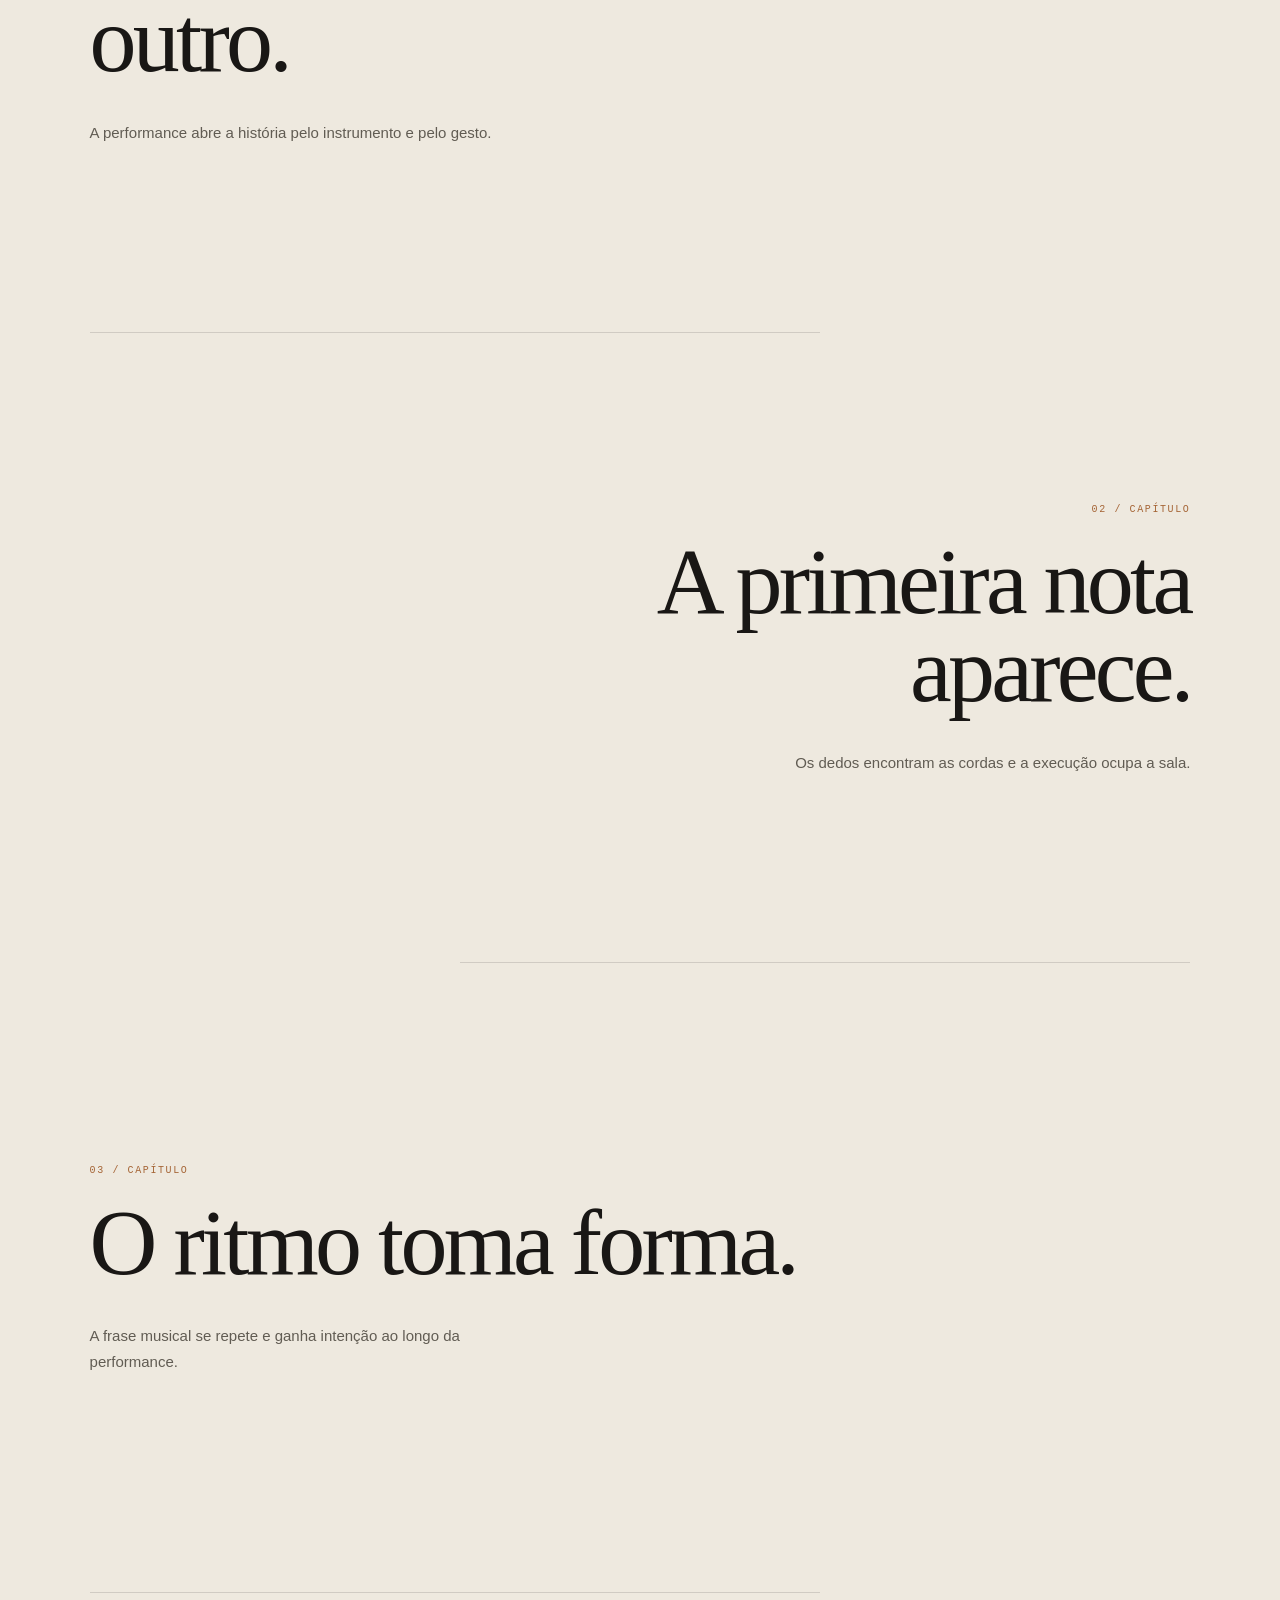
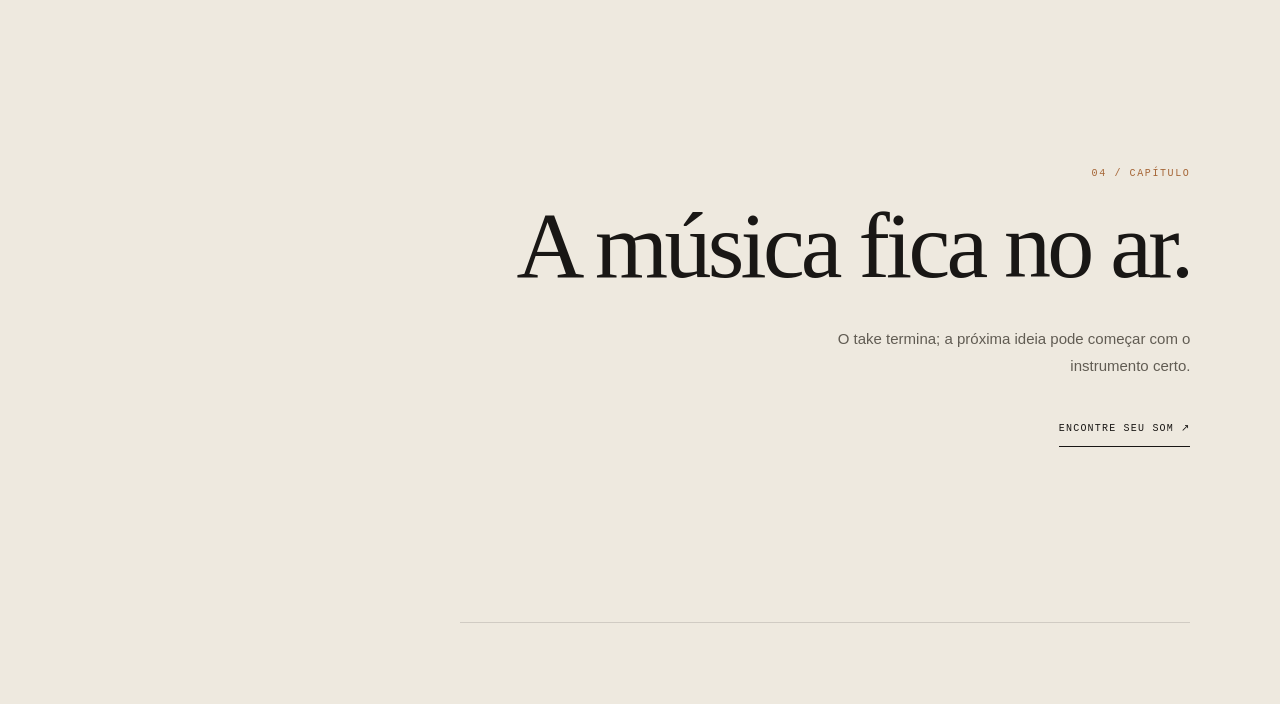
==== commit 64c80131: "Polish catalog interactions and scroll video stories" ====
--- a/scroll.html
+++ b/scroll.html
@@ -19,9 +19,17 @@
     .hud{position:absolute;z-index:2;inset:0;padding:15vh var(--gutter) 10vh;display:flex;flex-direction:column;justify-content:center;pointer-events:none}
     .hud small,.counter,.cue{font:10px "DM Mono",monospace;letter-spacing:.16em;text-transform:uppercase;color:#eee9df}
     .hud small{color:#e9b36e}
-    .hud h1{font:500 clamp(64px,10vw,142px)/.88 "Playfair Display",serif;letter-spacing:-.05em;max-width:950px;margin:25px 0}
+    .hud h1{font:500 clamp(64px,10vw,142px)/.88 "Playfair Display",serif;letter-spacing:-.05em;max-width:950px;margin:25px 0;color:#eee9df;transition:opacity .24s ease,transform .24s ease}
     .hud h1 em{color:#e9b36e;font-weight:500}
-    .hud p{font:15px/1.75 "DM Sans",sans-serif;color:#e0dcd5;max-width:390px;margin:0}
+    .hud h1 .title-accent{color:#e9b36e}
+    .hud h1 .title-rest{color:#eee9df}
+    .hud>p:not(.media-status){font:15px/1.75 "DM Sans",sans-serif;color:#e0dcd5;max-width:390px;margin:0;transition:opacity .24s ease,transform .24s ease}
+    .hud.is-changing h1,.hud.is-changing p{opacity:0;transform:translateY(8px)}
+    .hud .media-status{position:absolute;left:var(--gutter);top:calc(100% - 88px);max-width:min(390px,calc(100% - 48px));padding:12px 15px;background:#090b0be8;color:#e0dcd5;font:12px/1.6 "DM Sans",sans-serif;opacity:0;pointer-events:none;transition:opacity .25s}
+    .visual.video-unavailable .media-status{opacity:1}
+    .visual.video-unavailable video{display:none}
+    .visual.video-unavailable:after{background:linear-gradient(90deg,#090b0bed 0%,#090b0b9e 62%,#090b0b4c 100%),linear-gradient(0deg,#090b0bb0,transparent 32%)}
+    .visual.video-unavailable ~ .hud .cue{display:none}
     .counter,.cue{position:absolute;bottom:38px}
     .counter{left:var(--gutter)}.cue{right:var(--gutter)}
     .progress{position:absolute;z-index:4;top:0;left:0;width:100%;height:3px;background:#d8944b;transform:scaleX(0);transform-origin:left}
@@ -57,6 +65,7 @@
           <small id="kicker">01 / ABERTURA</small>
           <h1 id="title" aria-live="polite">Um som chama<br /><em>outro.</em></h1>
           <p id="copy">A guitarra encontra espaço antes da primeira nota.</p>
+          <p class="media-status" role="status">O take da guitarra não pôde ser carregado. A imagem de abertura continua disponível enquanto você lê os capítulos.</p>
           <div class="counter" id="counter">01 — 04</div>
           <div class="cue">Role para avançar a cena ↓</div>
         </div>
@@ -66,17 +75,20 @@
   </main>
   <script>
     const scenes=[
-      {n:"01",title:"Um som chama outro.",copy:"A guitarra encontra espaço antes da primeira nota."},
-      {n:"02",title:"A primeira nota aparece.",copy:"Os dedos encontram as cordas e o acorde ocupa a sala."},
-      {n:"03",title:"O ritmo toma espaço.",copy:"Uma frase musical se repete, ganha intenção e deixa o corpo acompanhar."},
+      {n:"01",title:"Um som chama outro.",accent:"outro.",copy:"A performance abre a história pelo instrumento e pelo gesto."},
+      {n:"02",title:"A primeira nota aparece.",accent:"aparece.",copy:"Os dedos encontram as cordas e a execução ocupa a sala."},
+      {n:"03",title:"O ritmo toma forma.",accent:"forma.",copy:"A frase musical se repete e ganha intenção ao longo da performance."},
       {n:"04",title:"A música fica no ar.",copy:"O take termina; a próxima ideia pode começar com o instrumento certo."}
     ];
-    const journey=document.querySelector("#journey"),video=document.querySelector("#storyVideo"),chapters=document.querySelector("#chapters"),reduceMotion=matchMedia("(prefers-reduced-motion: reduce)").matches;
+    const journey=document.querySelector("#journey"),video=document.querySelector("#storyVideo"),visual=document.querySelector(".visual"),hud=document.querySelector(".hud"),chapters=document.querySelector("#chapters"),reduceMotion=matchMedia("(prefers-reduced-motion: reduce)").matches;
     scenes.forEach((scene,i)=>{const article=document.createElement("article");article.innerHTML="<small>"+scene.n+" / CAPÍTULO</small><h2>"+scene.title+"</h2><p>"+scene.copy+"</p>"+(i===3?'<a href="index.html#instrumentos">ENCONTRE SEU SOM ↗</a>':"");chapters.append(article)});
-    let raf=0,lastProgress=0,seekPending=false,activeIndex=-1;
-    function update(){raf=0;const rect=journey.getBoundingClientRect(),range=Math.max(journey.offsetHeight-innerHeight,1),progress=Math.min(1,Math.max(0,-rect.top/range)),index=Math.min(scenes.length-1,Math.floor(progress*scenes.length));lastProgress=progress;if(index!==activeIndex){activeIndex=index;document.querySelector("#kicker").textContent=scenes[index].n+" / CAPÍTULO";document.querySelector("#title").innerHTML=scenes[index].title.replace(/\.(?=\s|$)/,"<em>.</em>");document.querySelector("#copy").textContent=scenes[index].copy;document.querySelector("#counter").textContent=scenes[index].n+" — 04"}document.querySelector("#progress").style.transform="scaleX("+progress+")";if(!reduceMotion&&Number.isFinite(video.duration)&&video.duration>0){const target=Math.min(video.duration-.04,progress*video.duration);if(Math.abs(video.currentTime-target)>.18&&!seekPending){seekPending=true;video.currentTime=target}}}
+    let raf=0,lastProgress=0,activeIndex=-1,pendingSeek=null,seekBusy=false,seekWatchdog=0;
+    function paintScene(index){if(index===activeIndex)return;activeIndex=index;hud.classList.add("is-changing");window.setTimeout(()=>{const accent=scenes[index].accent||"",title=scenes[index].title,escaped=accent.replace(/[.*+?^${}()|[\]\\]/g,"\\$&");document.querySelector("#kicker").textContent=scenes[index].n+" / CAPÍTULO";document.querySelector("#title").innerHTML=accent?title.replace(new RegExp(escaped+"$"),'<em class="title-accent">'+accent+'</em>'):'<span class="title-rest">'+title+'</span>';document.querySelector("#copy").textContent=scenes[index].copy;document.querySelector("#counter").textContent=scenes[index].n+" — 04";hud.classList.remove("is-changing")},180)}
+    function requestSeek(target){if(reduceMotion||visual.classList.contains("video-unavailable")||!Number.isFinite(video.duration)||video.duration<=0)return;pendingSeek=Math.max(0,Math.min(video.duration-.04,target));if(!seekBusy)performSeek()}
+    function performSeek(){if(pendingSeek===null||seekBusy)return;const target=pendingSeek;pendingSeek=null;if(Math.abs(video.currentTime-target)<.16)return;seekBusy=true;try{video.currentTime=target}catch{seekBusy=false;return}clearTimeout(seekWatchdog);seekWatchdog=window.setTimeout(()=>{seekBusy=false;performSeek()},180)}
+    function update(){raf=0;const rect=journey.getBoundingClientRect(),range=Math.max(journey.offsetHeight-innerHeight,1),progress=Math.min(1,Math.max(0,-rect.top/range)),index=Math.min(scenes.length-1,Math.floor(progress*scenes.length));lastProgress=progress;paintScene(index);document.querySelector("#progress").style.transform="scaleX("+progress+")";requestSeek(progress*video.duration)}
     function queueUpdate(){if(!raf)raf=requestAnimationFrame(update)}
-    addEventListener("scroll",queueUpdate,{passive:true});addEventListener("resize",queueUpdate);video.addEventListener("seeked",()=>{seekPending=false});video.addEventListener("loadedmetadata",()=>{if(!reduceMotion)video.currentTime=lastProgress*video.duration});update();
+    addEventListener("scroll",queueUpdate,{passive:true});addEventListener("resize",queueUpdate);video.addEventListener("seeked",()=>{clearTimeout(seekWatchdog);seekBusy=false;performSeek()});video.addEventListener("loadedmetadata",()=>{requestSeek(lastProgress*video.duration)});video.addEventListener("error",()=>{visual.classList.add("video-unavailable");video.removeAttribute("src");video.querySelectorAll("source").forEach(source=>source.removeAttribute("src"));document.querySelector("#kicker").textContent="MÍDIA INDISPONÍVEL / PÔSTER";document.querySelector("#title").textContent="Lume continua em cena.";document.querySelector("#copy").textContent="A imagem de abertura da performance permanece como cenário.";document.querySelector("#counter").textContent="PÔSTER";document.querySelector("#progress").style.display="none"},{once:true});update();
   </script>
 </body>
 </html>
--- a/styles.css
+++ b/styles.css
@@ -6,3 +6,13 @@
 @media(max-width:800px){.topbar{grid-template-columns:1fr auto}.header-actions{grid-column:2;grid-row:1}.header-actions .bag{display:none}.menu-toggle{display:inline-flex;align-items:center}.topbar nav{display:none;position:absolute;top:68px;left:0;right:0;padding:24px var(--gutter);background:#171613f5;border-bottom:1px solid #ffffff35;flex-direction:column;gap:0}.topbar nav[data-open="true"]{display:flex}.topbar nav a{padding:16px 0;border-bottom:1px solid #ffffff20}.case-grid{grid-template-columns:1fr;gap:12px}.case-grid p{margin:8px 0 18px}.hero-bottom{align-items:center;gap:10px}.video-toggle{font-size:8px;padding:8px}.case-note>h2{margin-bottom:38px}}
 @media(max-width:500px){.case-modes{gap:17px;flex-wrap:wrap}.case-modes a,.case-link{font-size:9px}.hero-bottom>span:nth-child(2){display:none}.hero-bottom{top:auto;bottom:18px}.case-note{padding-top:90px;padding-bottom:90px}}
 .sticky-backdrop.still-frame{background-image:url('hero-still.png');background-position:center;background-size:cover}
+.thematic-entry{position:fixed;z-index:50;inset:0;display:grid;place-items:center;isolation:isolate;overflow:hidden;pointer-events:none;color:#f5f1e9}.entry-panel{position:absolute;z-index:-1;background:#151412;transition:transform 1.08s cubic-bezier(.78,0,.2,1)}.entry-panel-a,.entry-panel-b{inset-block:0;width:51%}.entry-panel-a{left:0;border-right:1px solid #d8944b55}.entry-panel-b{right:0;border-left:1px solid #d8944b55}.entry-mark{font:48px 'Playfair Display',serif;color:#d8944b;transform:translateY(-22px);transition:opacity .36s,transform .58s cubic-bezier(.22,.7,.2,1)}.entry-phrase{position:absolute;top:calc(50% + 38px);font:9px 'DM Mono',monospace;letter-spacing:.22em;text-transform:uppercase;color:#d7c7af;opacity:0;transform:translateY(10px);animation:entry-caption .5s .22s forwards}.thematic-entry[data-state="opening"] .entry-panel-a{transform:translateX(-102%)}.thematic-entry[data-state="opening"] .entry-panel-b{transform:translateX(102%)}.thematic-entry[data-state="opening"] .entry-mark{opacity:0;transform:translateY(-42px)}.thematic-entry[data-state="opening"] .entry-phrase{opacity:0;transform:translateY(-10px);transition:opacity .22s,transform .3s}
+@keyframes entry-caption{to{opacity:.9;transform:translateY(0)}}
+.motion-enhanced [data-reveal]{opacity:0;transform:translate3d(0,24px,0);transition:opacity .72s cubic-bezier(.22,.7,.2,1),transform .72s cubic-bezier(.22,.7,.2,1)}.motion-enhanced [data-reveal].is-visible{opacity:1;transform:translate3d(0,0,0)}.motion-enhanced [data-product-slide]:nth-child(3n + 2){transition-delay:.07s}.motion-enhanced [data-product-slide]:nth-child(3n){transition-delay:.14s}
+.product-carousel{position:relative}.product-track{display:flex;gap:clamp(14px,1.7vw,24px);overflow-x:auto;overscroll-behavior-inline:contain;scroll-snap-type:x mandatory;scroll-padding-inline:1px;scrollbar-width:none;touch-action:pan-y;cursor:grab;padding:4px 1px 16px}.product-track::-webkit-scrollbar{display:none}.product-track.is-dragging{cursor:grabbing;scroll-snap-type:none;user-select:none}.product-track.is-dragging img{pointer-events:none}.product-track:focus-visible{outline:2px solid var(--amber);outline-offset:5px}.product-track .product{flex:0 0 calc((100% - 2 * clamp(14px,1.7vw,24px))/3);min-width:0;width:auto;scroll-snap-align:start;grid-column:auto}.product-img{isolation:isolate;aspect-ratio:4/4.65}.product-img img{transform:scale(1.001);transition:transform .8s cubic-bezier(.22,.7,.2,1),filter .7s}.product:hover .product-img img,.product:focus-within .product-img img{transform:scale(1.045);filter:saturate(1.08)}.product-serial{position:absolute;z-index:2;left:16px;bottom:16px;color:#fff9;font:9px 'DM Mono',monospace;letter-spacing:.12em}.product-meta{transition:transform .36s cubic-bezier(.22,.7,.2,1)}.product:hover .product-meta,.product:focus-within .product-meta{transform:translateY(-3px)}.product-meta h3{transition:color .25s}.product:hover .product-meta h3,.product:focus-within .product-meta h3{color:#ad6b38}.product-note{margin:8px 0 0;color:#746d62;font:11px/1.6 'DM Sans',sans-serif}.product .add{transition:transform .22s,background .22s,color .22s}.product .add:hover,.product .add:focus-visible{transform:translateY(-3px) scale(1.06);background:#e9b36e;color:#171613}.catalog-controls{display:grid;grid-template-columns:minmax(70px,1fr) auto auto;align-items:center;gap:20px;margin-top:28px}.catalog-progress{height:1px;background:#19171528;overflow:hidden}.catalog-progress i{display:block;width:100%;height:100%;background:#b8753b;transform:scaleX(.1667);transform-origin:left center;transition:transform .45s cubic-bezier(.22,.7,.2,1)}.catalog-counter{min-width:64px;text-align:center;font:9px 'DM Mono',monospace;letter-spacing:.12em;color:#777064}.catalog-arrows{display:flex;gap:8px}.catalog-arrows button{display:grid;place-items:center;width:42px;height:42px;border:1px solid #19171555;background:transparent;color:#191715;font:18px 'DM Sans',sans-serif;cursor:pointer;transition:transform .2s,background .2s,color .2s,border-color .2s}.catalog-arrows button:hover:not(:disabled),.catalog-arrows button:focus-visible{transform:translateY(-2px);background:#191715;color:#f5f1e9}.catalog-arrows button:disabled{opacity:.32;cursor:default}.catalog-arrows button:focus-visible,.product-track:focus-visible{outline:2px solid #b8753b;outline-offset:3px}.catalog-disclaimer{margin:20px 0 0;color:#746d62;font:10px/1.6 'DM Mono',monospace;letter-spacing:.03em}.demo-cart .cart-items{list-style:none;padding:0;margin:14px 0;border-top:1px solid #19171520}.demo-cart .cart-items li{padding:10px 0;border-bottom:1px solid #19171520;font-size:13px}.video-toggle[hidden]{display:none}
+@media(max-width:900px){.product-track .product{flex-basis:calc((100% - clamp(14px,1.7vw,24px))/2)}.catalog-controls{gap:14px}}
+@media(max-width:800px){.header-actions .bag{display:flex}.product-track .product{flex-basis:calc((100% - 16px)/2)}.product-note{font-size:10px}}
+@media(max-width:560px){.product-track .product{flex-basis:84%;scroll-snap-align:center}.product-track{scroll-padding-inline:8%}.catalog-controls{grid-template-columns:1fr auto;gap:14px}.catalog-progress{grid-column:1/-1;grid-row:1}.catalog-counter{justify-self:start;text-align:left}.catalog-arrows button{width:46px;height:46px}.product-img{aspect-ratio:4/4.8}.product-serial{left:12px;bottom:12px}.entry-mark{font-size:40px}.entry-phrase{font-size:8px;letter-spacing:.14em}.demo-cart{right:12px;top:78px}}
+@media(prefers-reduced-motion:reduce){.motion-enhanced [data-reveal],.motion-enhanced [data-reveal].is-visible{opacity:1;transform:none;transition:none}.entry-panel,.entry-mark,.entry-phrase,.product-img img,.product-meta,.catalog-progress i,.catalog-arrows button{transition:none;animation:none}.product:hover .product-img img,.product:focus-within .product-img img{transform:none}}
+.thematic-entry.is-gone{visibility:hidden}
+.thematic-entry.is-gone{visibility:hidden}
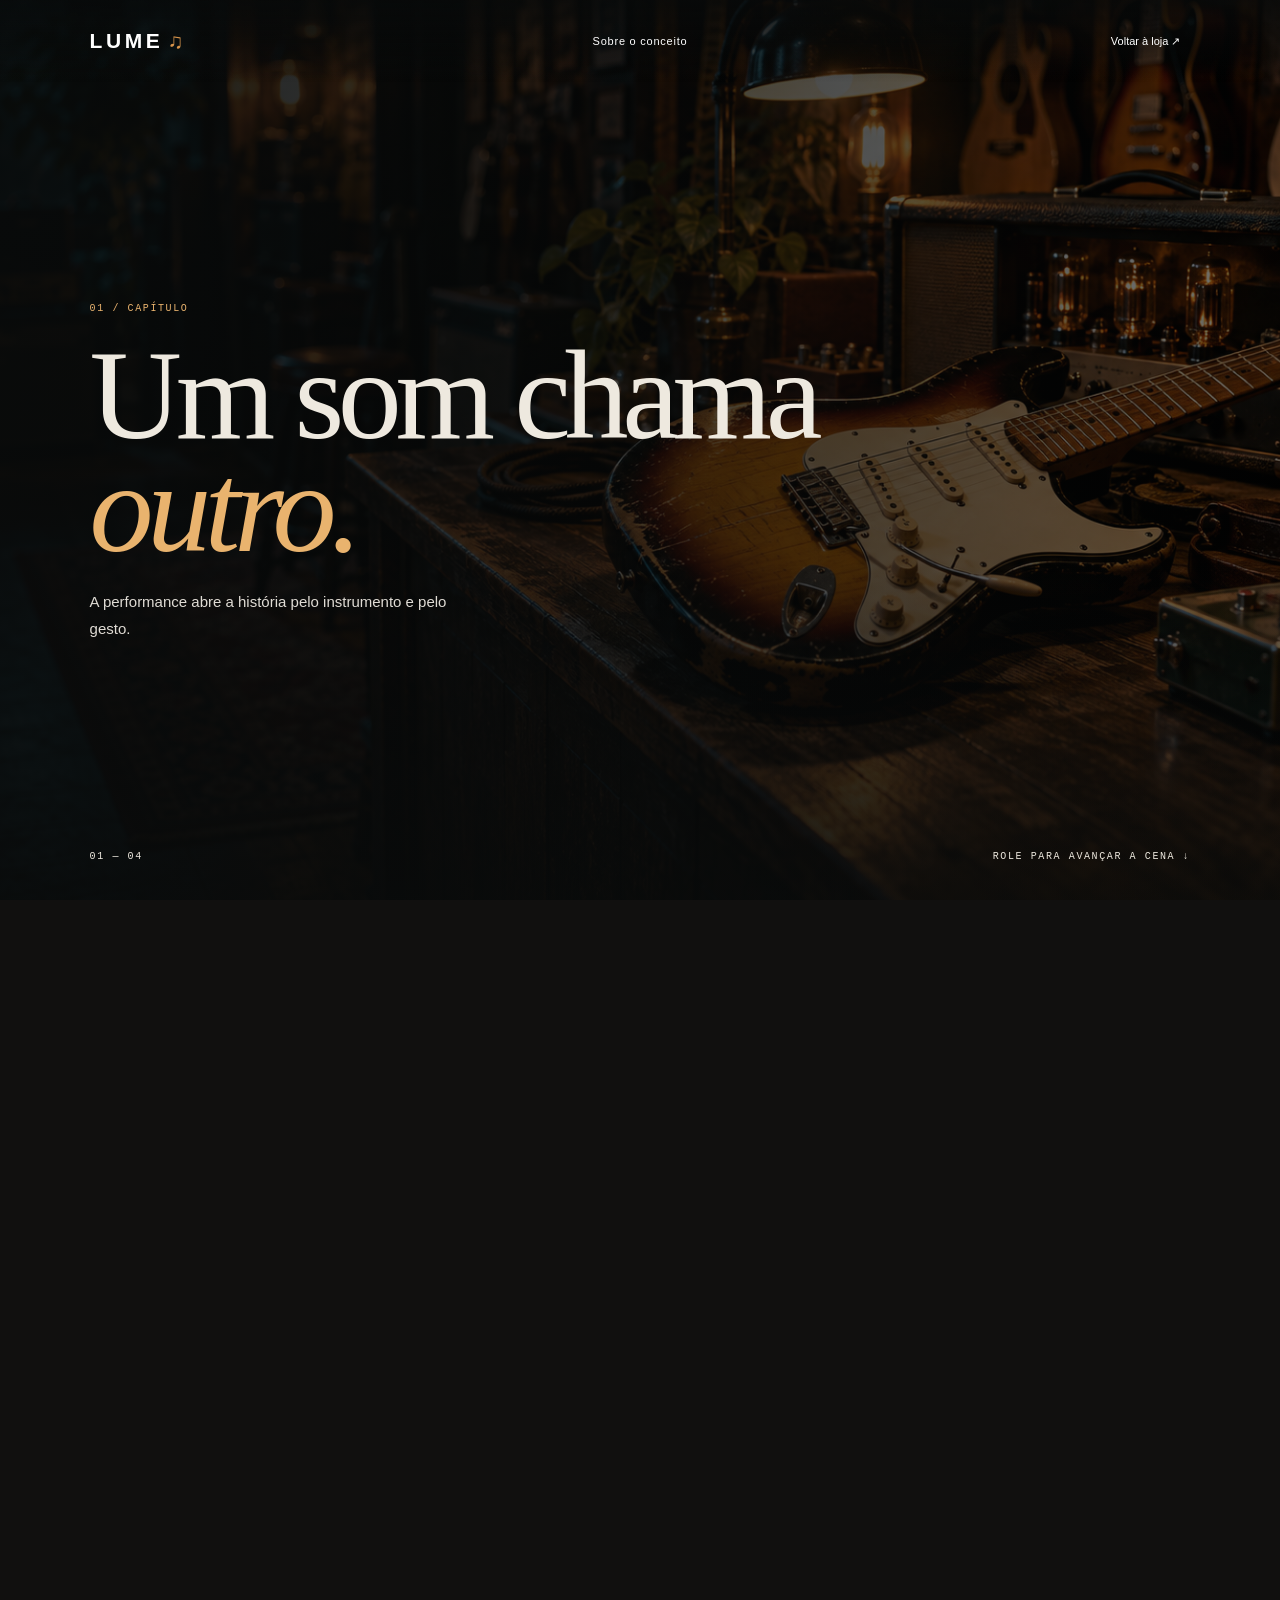
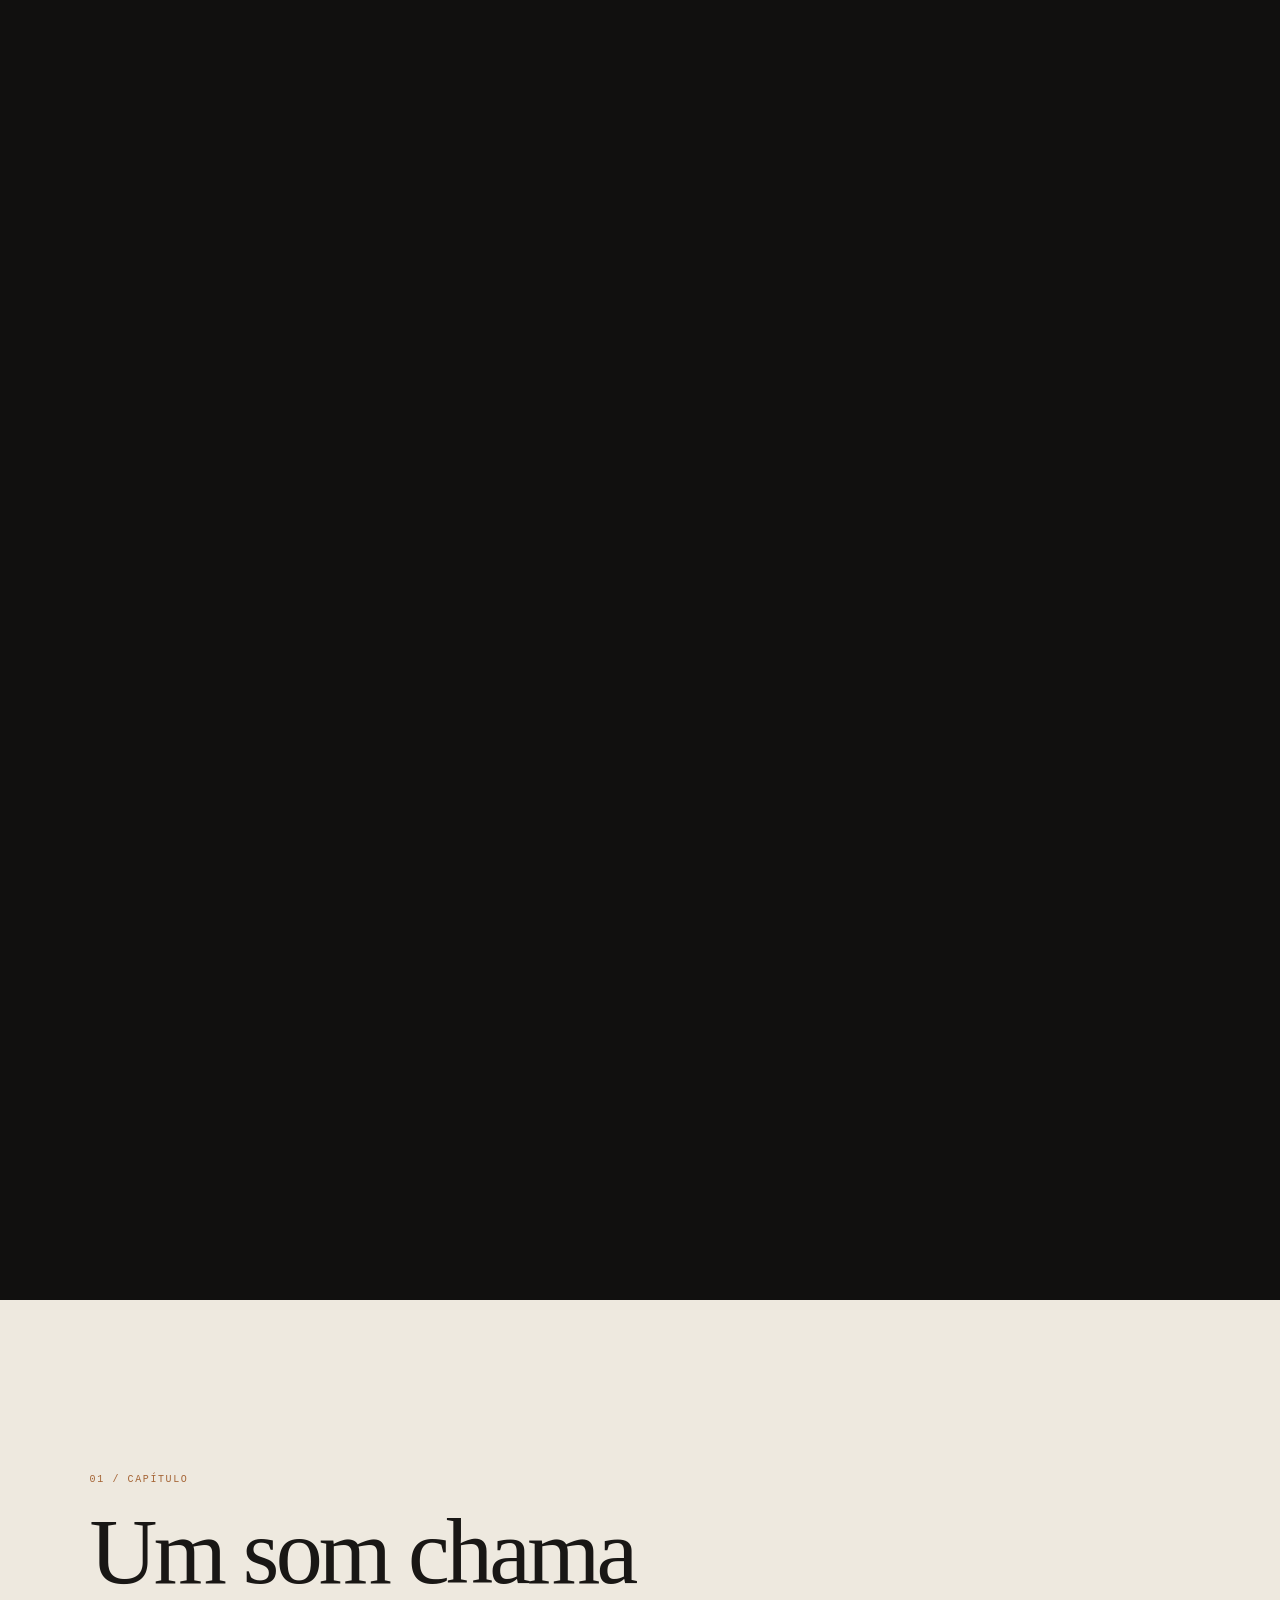
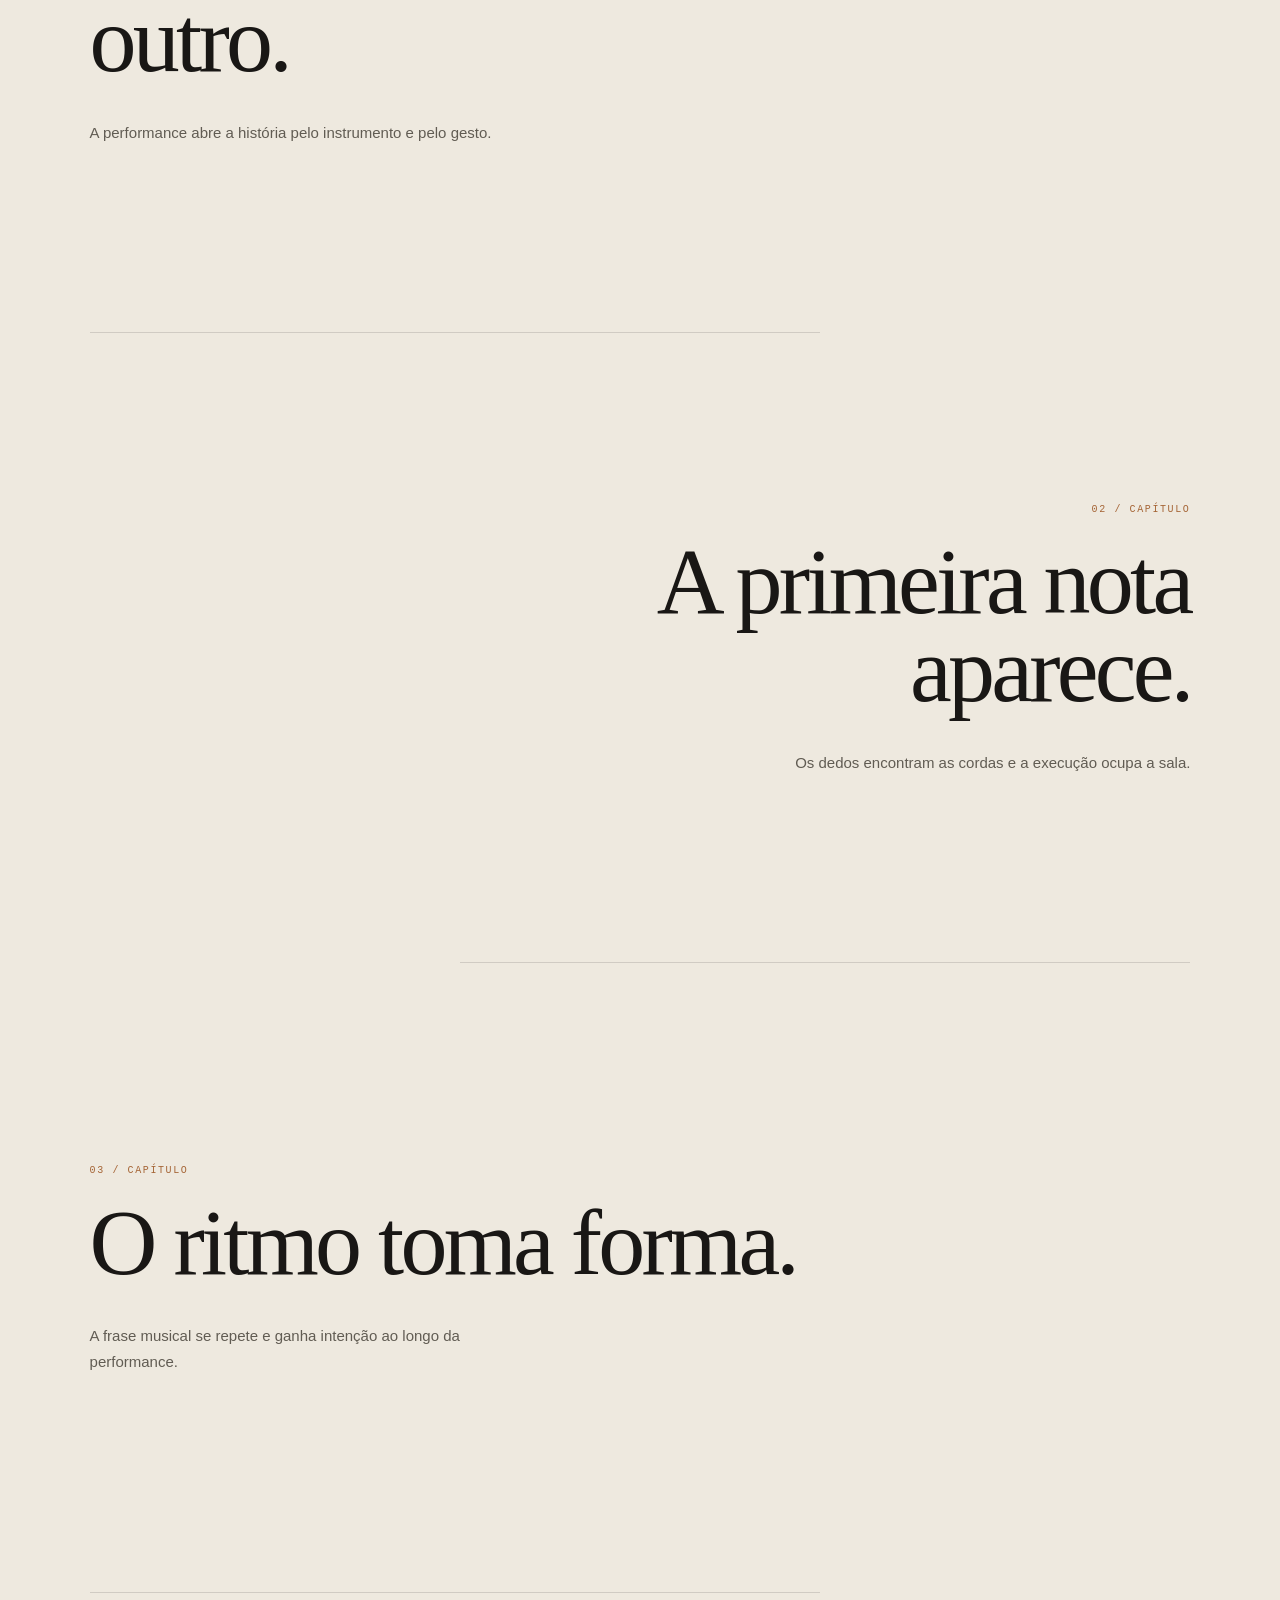
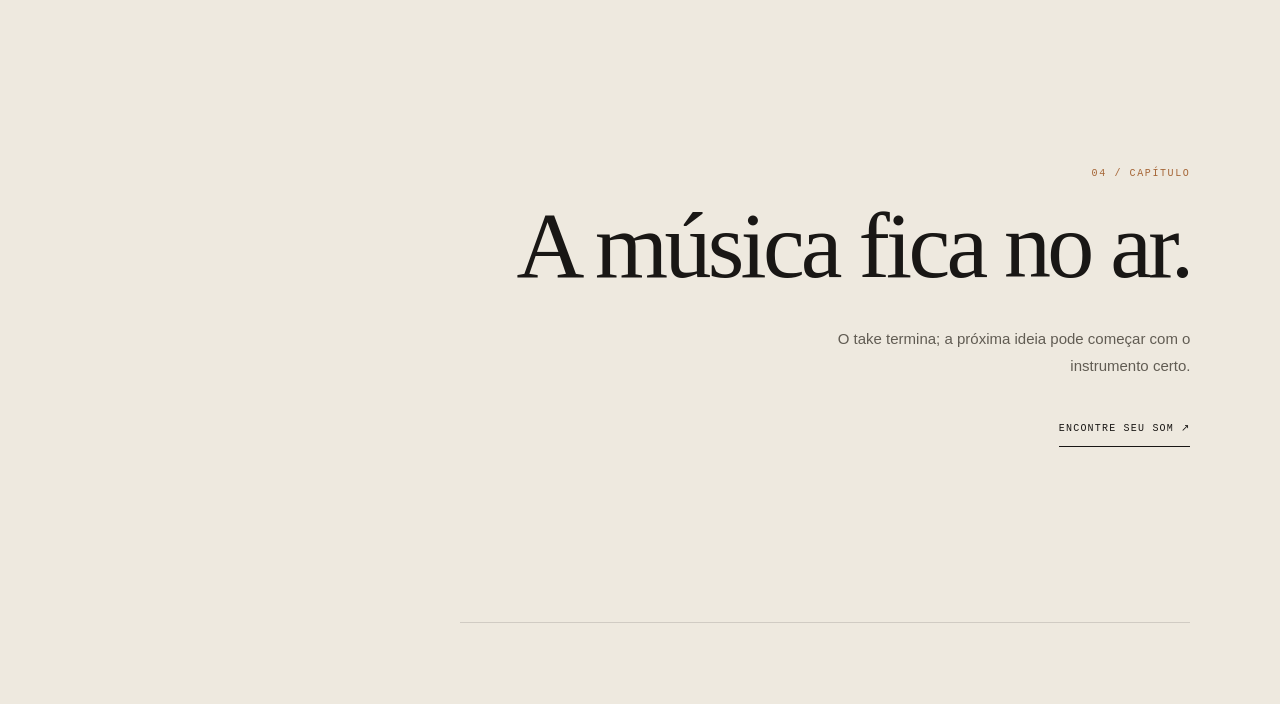
==== commit 93ba6307: "Improve scroll story contrast and mobile controls" ====
--- a/scroll.html
+++ b/scroll.html
@@ -14,8 +14,8 @@
     .journey{height:500vh;position:relative}
     .sticky{height:100svh;min-height:520px;position:sticky;top:0;overflow:hidden;background:#121210 url("hero-still.png") center/cover no-repeat}
     .visual,.visual video,.visual:after{position:absolute;inset:0}
-    .visual video{width:100%;height:100%;object-fit:cover;filter:brightness(.72)}
-    .visual:after{content:"";background:linear-gradient(90deg,#090b0bc9 0%,#090b0b68 49%,#090b0b10 100%),linear-gradient(0deg,#090b0bb0,transparent 32%)}
+    .visual video{width:100%;height:100%;object-fit:cover;filter:brightness(.52)}
+    .visual:after{content:"";background:linear-gradient(90deg,#090b0be0 0%,#090b0b82 54%,#090b0b20 100%),linear-gradient(0deg,#090b0bc0,transparent 38%)}
     .hud{position:absolute;z-index:2;inset:0;padding:15vh var(--gutter) 10vh;display:flex;flex-direction:column;justify-content:center;pointer-events:none}
     .hud small,.counter,.cue{font:10px "DM Mono",monospace;letter-spacing:.16em;text-transform:uppercase;color:#eee9df}
     .hud small{color:#e9b36e}
@@ -28,7 +28,7 @@
     .hud .media-status{position:absolute;left:var(--gutter);top:calc(100% - 88px);max-width:min(390px,calc(100% - 48px));padding:12px 15px;background:#090b0be8;color:#e0dcd5;font:12px/1.6 "DM Sans",sans-serif;opacity:0;pointer-events:none;transition:opacity .25s}
     .visual.video-unavailable .media-status{opacity:1}
     .visual.video-unavailable video{display:none}
-    .visual.video-unavailable:after{background:linear-gradient(90deg,#090b0bed 0%,#090b0b9e 62%,#090b0b4c 100%),linear-gradient(0deg,#090b0bb0,transparent 32%)}
+    .visual.video-unavailable:after{background:linear-gradient(90deg,#090b0bed 0%,#090b0b9e 62%,#090b0b4c 100%),linear-gradient(0deg,#090b0bc0,transparent 38%)}
     .visual.video-unavailable ~ .hud .cue{display:none}
     .counter,.cue{position:absolute;bottom:38px}
     .counter{left:var(--gutter)}.cue{right:var(--gutter)}
--- a/styles.css
+++ b/styles.css
@@ -4,6 +4,7 @@
 .video-mode-link{display:inline-flex;align-items:center;gap:12px;margin:15px 0 0 20px;padding:9px 0;border-bottom:1px solid #ffffff9c;color:#fff!important;font:10px 'DM Mono',monospace;letter-spacing:.1em;text-transform:uppercase;vertical-align:middle}.video-mode-link span{color:var(--amber);font-size:15px}@media(max-width:500px){.video-mode-link{margin:15px 0 0}}
 .topbar{grid-template-columns:1fr auto 1fr}.header-actions{justify-self:end;display:flex;align-items:center;gap:18px}.menu-toggle{display:none;border:1px solid #ffffff70;background:#17161355;color:#fff;padding:10px 12px;font:10px 'DM Mono',monospace;letter-spacing:.1em;text-transform:uppercase;min-height:42px}.bag{cursor:pointer;padding:10px}.case-note{padding:clamp(90px,12vw,160px) var(--gutter);background:#e8e1d5;color:var(--ink)}.case-note>h2{font:500 clamp(48px,7.3vw,102px)/.98 'Playfair Display',serif;letter-spacing:-.045em;margin:24px 0 56px}.case-note>h2 em{color:#ba7c44}.case-grid{display:grid;grid-template-columns:repeat(3,1fr);gap:clamp(24px,5vw,70px);border-top:1px solid #19171530;padding-top:25px}.case-grid small{font:10px 'DM Mono',monospace;letter-spacing:.12em;color:#9a6439}.case-grid p,.case-disclosure{font:14px/1.8 'DM Sans',sans-serif;color:#625c54;max-width:440px}.case-disclosure{max-width:780px;margin:45px 0 22px;font-size:12px}.case-link,.case-modes a{font:10px 'DM Mono',monospace;letter-spacing:.09em;text-transform:uppercase;border-bottom:1px solid #51483d;padding:10px 0}.case-link span{color:#ba7c44;margin-left:8px}.case-modes{display:flex;gap:26px;margin-top:28px}.video-toggle{position:relative;z-index:3;border:1px solid #ffffff80;background:#080a0a66;color:#fff;padding:9px 12px;font:9px 'DM Mono',monospace;letter-spacing:.08em;text-transform:uppercase;cursor:pointer}.menu-toggle:focus-visible,.video-toggle:focus-visible,.bag:focus-visible,.add:focus-visible,.button:focus-visible,.case-note a:focus-visible{outline:2px solid #e9b36e;outline-offset:4px}.demo-cart{position:fixed;z-index:30;right:18px;top:95px;width:min(390px,calc(100vw - 36px));padding:26px;background:#f5f1e9;color:#191715;box-shadow:0 18px 70px #0008}.demo-cart[hidden]{display:none}.cart-heading{display:flex;align-items:center;justify-content:space-between}.cart-heading h2{font:500 30px 'Playfair Display',serif;margin:0}.cart-close{background:none;border:0;color:inherit;font:11px 'DM Mono',monospace;cursor:pointer}.demo-cart p{font-size:13px;line-height:1.65;color:#645e55}.cart-return{margin-top:8px}.form-status{min-height:1.5em;color:#e9b36e;font-size:12px;line-height:1.5}
 @media(max-width:800px){.topbar{grid-template-columns:1fr auto}.header-actions{grid-column:2;grid-row:1}.header-actions .bag{display:none}.menu-toggle{display:inline-flex;align-items:center}.topbar nav{display:none;position:absolute;top:68px;left:0;right:0;padding:24px var(--gutter);background:#171613f5;border-bottom:1px solid #ffffff35;flex-direction:column;gap:0}.topbar nav[data-open="true"]{display:flex}.topbar nav a{padding:16px 0;border-bottom:1px solid #ffffff20}.case-grid{grid-template-columns:1fr;gap:12px}.case-grid p{margin:8px 0 18px}.hero-bottom{align-items:center;gap:10px}.video-toggle{font-size:8px;padding:8px}.case-note>h2{margin-bottom:38px}}
+@media(max-width:800px){.topbar>.brand{grid-column:1;grid-row:1}.header-actions{grid-column:2;grid-row:1;gap:12px}.menu-toggle{padding:8px 10px;min-height:40px}}
 @media(max-width:500px){.case-modes{gap:17px;flex-wrap:wrap}.case-modes a,.case-link{font-size:9px}.hero-bottom>span:nth-child(2){display:none}.hero-bottom{top:auto;bottom:18px}.case-note{padding-top:90px;padding-bottom:90px}}
 .sticky-backdrop.still-frame{background-image:url('hero-still.png');background-position:center;background-size:cover}
 .thematic-entry{position:fixed;z-index:50;inset:0;display:grid;place-items:center;isolation:isolate;overflow:hidden;pointer-events:none;color:#f5f1e9}.entry-panel{position:absolute;z-index:-1;background:#151412;transition:transform 1.08s cubic-bezier(.78,0,.2,1)}.entry-panel-a,.entry-panel-b{inset-block:0;width:51%}.entry-panel-a{left:0;border-right:1px solid #d8944b55}.entry-panel-b{right:0;border-left:1px solid #d8944b55}.entry-mark{font:48px 'Playfair Display',serif;color:#d8944b;transform:translateY(-22px);transition:opacity .36s,transform .58s cubic-bezier(.22,.7,.2,1)}.entry-phrase{position:absolute;top:calc(50% + 38px);font:9px 'DM Mono',monospace;letter-spacing:.22em;text-transform:uppercase;color:#d7c7af;opacity:0;transform:translateY(10px);animation:entry-caption .5s .22s forwards}.thematic-entry[data-state="opening"] .entry-panel-a{transform:translateX(-102%)}.thematic-entry[data-state="opening"] .entry-panel-b{transform:translateX(102%)}.thematic-entry[data-state="opening"] .entry-mark{opacity:0;transform:translateY(-42px)}.thematic-entry[data-state="opening"] .entry-phrase{opacity:0;transform:translateY(-10px);transition:opacity .22s,transform .3s}
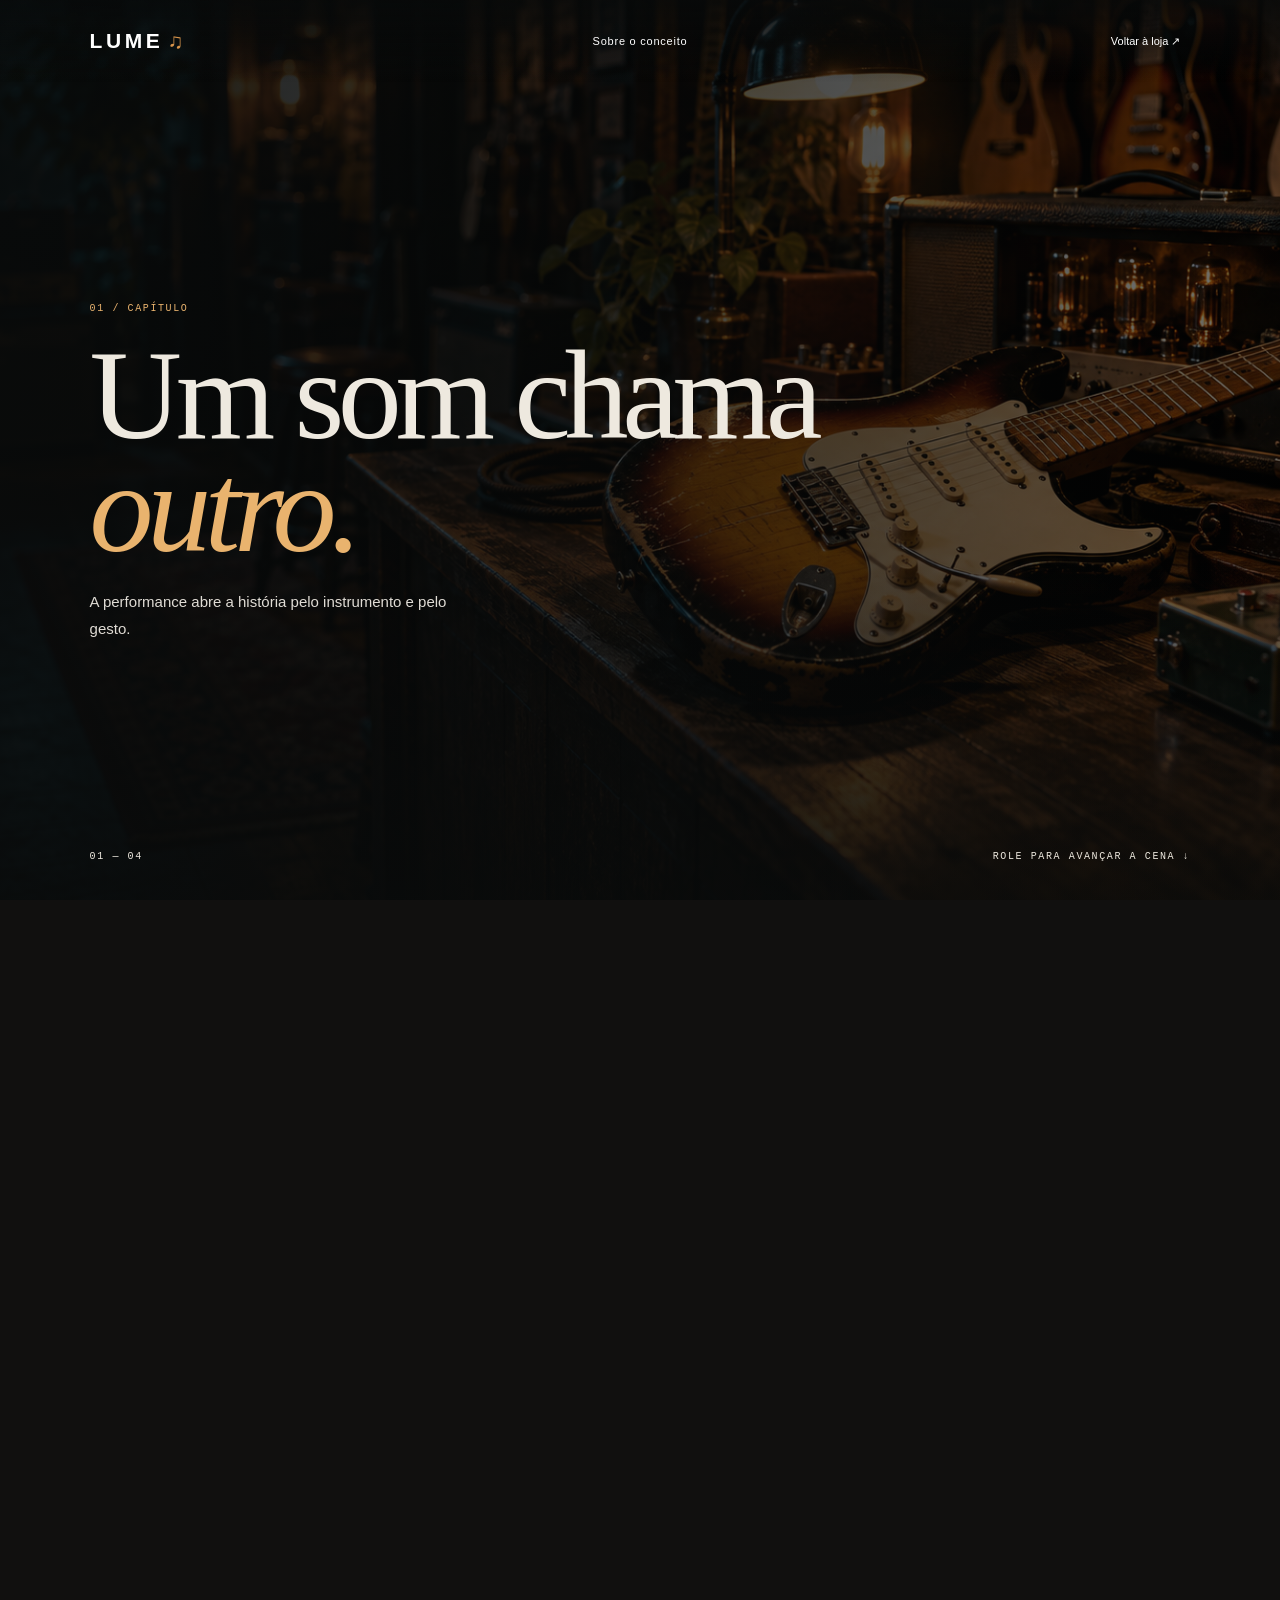
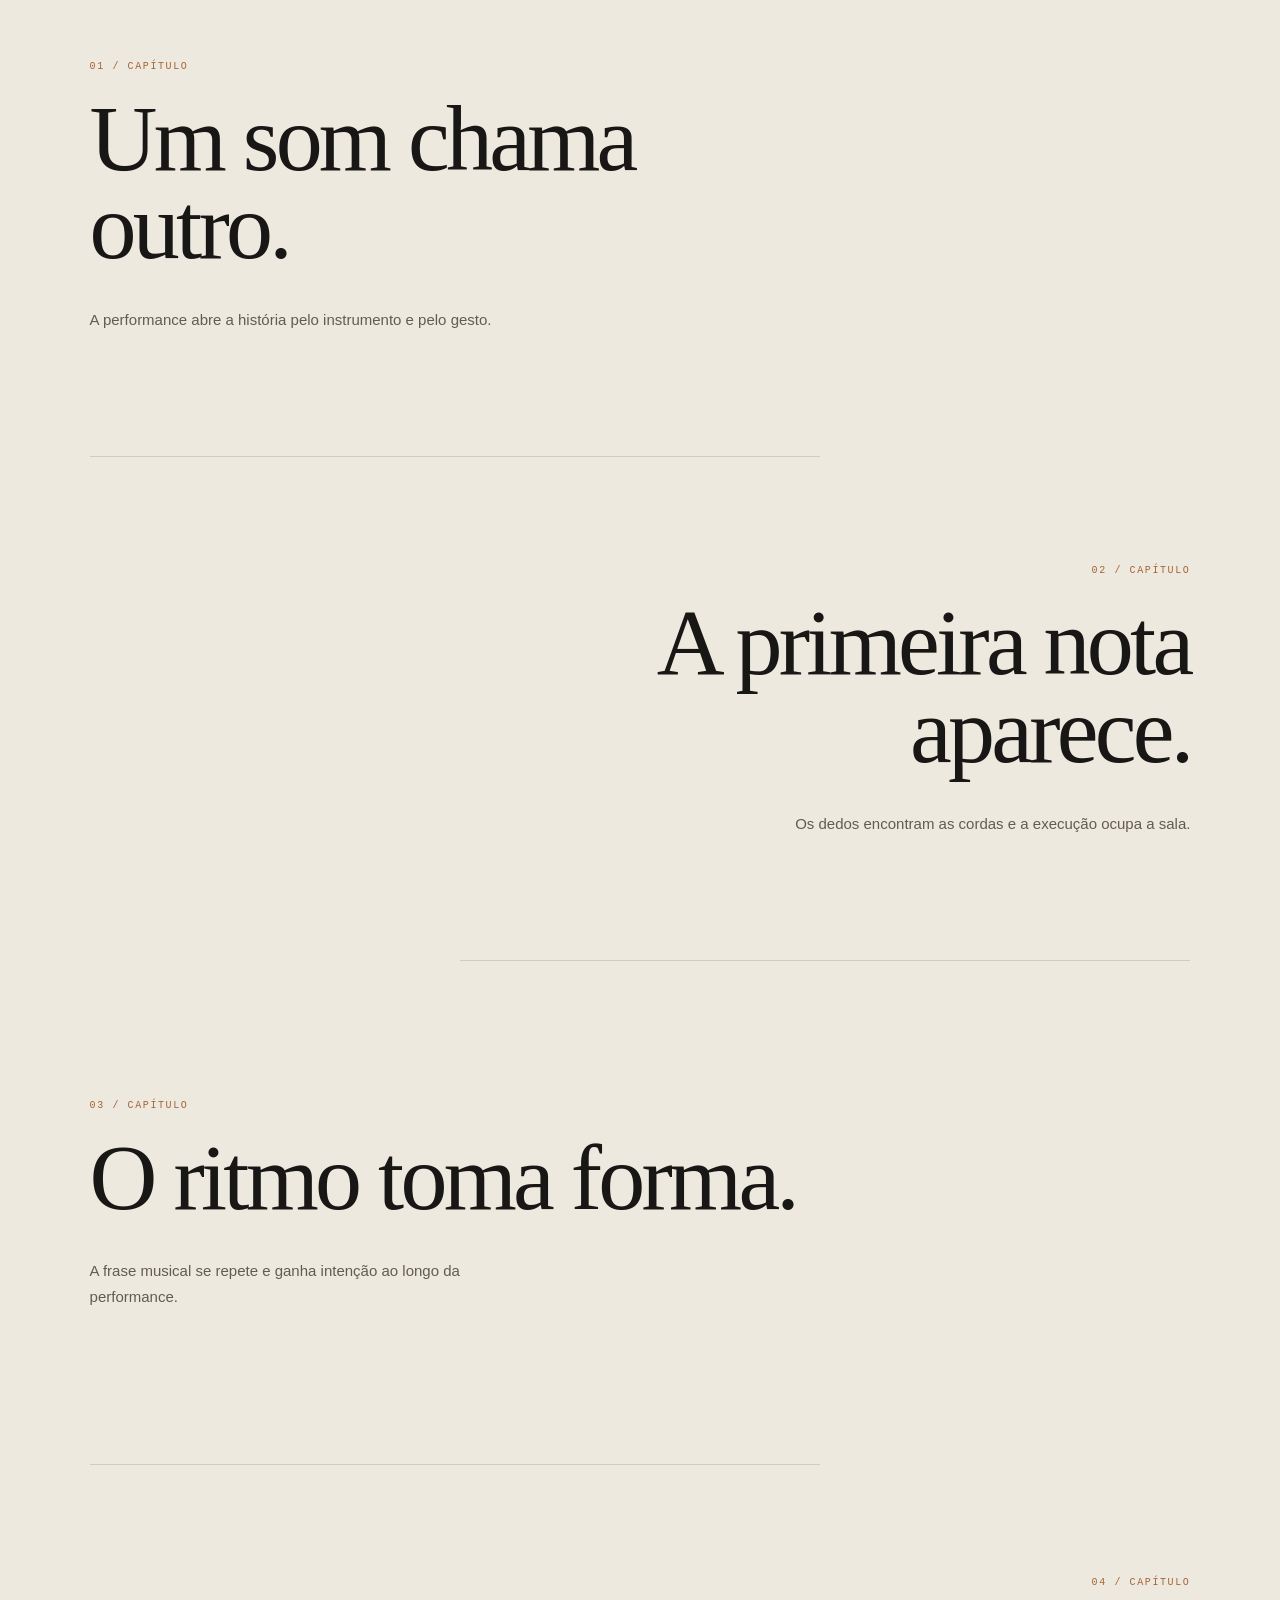
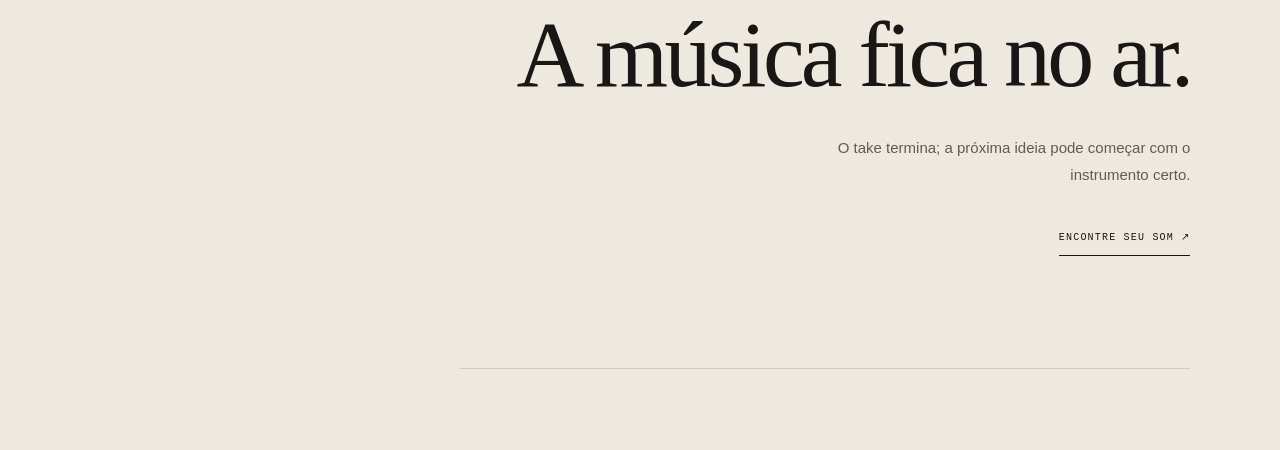
==== commit 90653c28: "Tighten Lume spacing and carousel behavior" ====
--- a/scroll.html
+++ b/scroll.html
@@ -11,7 +11,7 @@
     html{scroll-behavior:auto}
     body{background:#11100f;color:#eee9df}
     .topbar{position:fixed;z-index:10;background:linear-gradient(#080a0ac9,transparent);border:0}
-    .journey{height:500vh;position:relative}
+    .journey{height:350vh;position:relative}
     .sticky{height:100svh;min-height:520px;position:sticky;top:0;overflow:hidden;background:#121210 url("hero-still.png") center/cover no-repeat}
     .visual,.visual video,.visual:after{position:absolute;inset:0}
     .visual video{width:100%;height:100%;object-fit:cover;filter:brightness(.52)}
@@ -34,7 +34,7 @@
     .counter{left:var(--gutter)}.cue{right:var(--gutter)}
     .progress{position:absolute;z-index:4;top:0;left:0;width:100%;height:3px;background:#d8944b;transform:scaleX(0);transform-origin:left}
     .chapters{position:relative;z-index:3;background:#eee9df;color:#191715;padding:3px var(--gutter) 9vh}
-    .chapters article{min-height:70vh;padding:12vh 0;display:flex;flex-direction:column;justify-content:center;max-width:730px;border-bottom:1px solid #19171524}
+    .chapters article{min-height:56vh;padding:8vh 0;display:flex;flex-direction:column;justify-content:center;max-width:730px;border-bottom:1px solid #19171524}
     .chapters article:nth-child(even){margin-left:auto;text-align:right;align-items:flex-end}
     .chapters small{font:10px "DM Mono",monospace;letter-spacing:.16em;color:#a56536}
     .chapters h2{font:500 clamp(47px,7.4vw,94px)/.94 "Playfair Display",serif;letter-spacing:-.04em;margin:22px 0}
@@ -42,8 +42,8 @@
     .chapters a{margin-top:16px;color:#191715;font:10px "DM Mono",monospace;letter-spacing:.12em;text-transform:uppercase;border-bottom:1px solid #191715;padding:12px 0}
     .topbar nav a:focus-visible,.topbar a:focus-visible,.chapters a:focus-visible{outline:2px solid #e9b36e;outline-offset:5px}
     .journey:focus-visible{outline:2px solid #e9b36e;outline-offset:-4px}
-    @media(max-width:650px){.journey{height:420vh}.hud{padding:16vh 24px 9vh}.hud h1{font-size:clamp(59px,14vw,78px)}.hud p{max-width:310px;font-size:14px}.counter,.cue{bottom:25px;font-size:8px}.chapters article{min-height:60vh}.chapters article:nth-child(even){text-align:left;align-items:flex-start}}
-    @media(prefers-reduced-motion:reduce){.journey{height:auto}.sticky{height:100svh;position:relative}.visual video{display:none}.progress{display:none}.cue{display:none}.chapters{padding-top:5vh}.chapters article{min-height:0;padding:9vh 0}}
+    @media(max-width:650px){.journey{height:370vh}.hud{padding:14vh 24px 8vh}.hud h1{font-size:clamp(59px,14vw,78px)}.hud p{max-width:310px;font-size:14px}.counter,.cue{bottom:25px;font-size:8px}.chapters article{min-height:50vh;padding:7vh 0}.chapters article:nth-child(even){text-align:left;align-items:flex-start}}
+    @media(prefers-reduced-motion:reduce){.journey{height:auto}.sticky{height:100svh;position:relative}.visual video{display:none}.progress{display:none}.cue{display:none}.chapters{padding-top:5vh}.chapters article{min-height:0;padding:6vh 0}}
   </style>
 </head>
 <body>
--- a/styles.css
+++ b/styles.css
@@ -15,5 +15,36 @@
 @media(max-width:800px){.header-actions .bag{display:flex}.product-track .product{flex-basis:calc((100% - 16px)/2)}.product-note{font-size:10px}}
 @media(max-width:560px){.product-track .product{flex-basis:84%;scroll-snap-align:center}.product-track{scroll-padding-inline:8%}.catalog-controls{grid-template-columns:1fr auto;gap:14px}.catalog-progress{grid-column:1/-1;grid-row:1}.catalog-counter{justify-self:start;text-align:left}.catalog-arrows button{width:46px;height:46px}.product-img{aspect-ratio:4/4.8}.product-serial{left:12px;bottom:12px}.entry-mark{font-size:40px}.entry-phrase{font-size:8px;letter-spacing:.14em}.demo-cart{right:12px;top:78px}}
 @media(prefers-reduced-motion:reduce){.motion-enhanced [data-reveal],.motion-enhanced [data-reveal].is-visible{opacity:1;transform:none;transition:none}.entry-panel,.entry-mark,.entry-phrase,.product-img img,.product-meta,.catalog-progress i,.catalog-arrows button{transition:none;animation:none}.product:hover .product-img img,.product:focus-within .product-img img{transform:none}}
+
+/* Editorial rhythm: compact the long scroll without rushing the visual chapters. */
+.manifesto{padding-block:clamp(88px,8vw,124px)}
+.catalog{padding-block:clamp(86px,8vw,112px) clamp(92px,8vw,118px)}
+.catalog-head{margin-bottom:clamp(32px,4vw,46px)}
+.story{height:78svh;min-height:600px;max-height:820px}
+.quote{padding-block:clamp(100px,9vw,128px)}
+.case-note{padding-block:clamp(76px,8vw,122px)}
+.case-note>h2{margin-bottom:clamp(34px,4vw,48px)}
+.newsletter{padding-block:clamp(82px,7.5vw,104px);gap:clamp(40px,7vw,96px)}
+.newsletter form{padding-top:0}
+.fixed-copy,.quote,.case-note{position:relative;z-index:1}
+@media(max-width:800px){
+  .manifesto{padding-block:76px}
+  .catalog{padding-block:76px 84px}
+  .catalog-head{margin-bottom:30px}
+  .story{height:76svh;min-height:560px}
+  .quote{padding-block:96px}
+  .case-note{padding-block:72px}
+  .newsletter{padding-block:72px;gap:18px}
+}
+@media(max-width:560px){
+  .manifesto{padding-block:62px}
+  .catalog{padding-block:62px 70px}
+  .catalog-head{margin-bottom:24px}
+  .story{height:72svh;min-height:520px}
+  .quote{padding-block:78px}
+  .case-note{padding-block:62px}
+  .case-note>h2{margin-bottom:24px}
+  .newsletter{padding-block:60px;gap:12px}
+}
 .thematic-entry.is-gone{visibility:hidden}
 .thematic-entry.is-gone{visibility:hidden}
